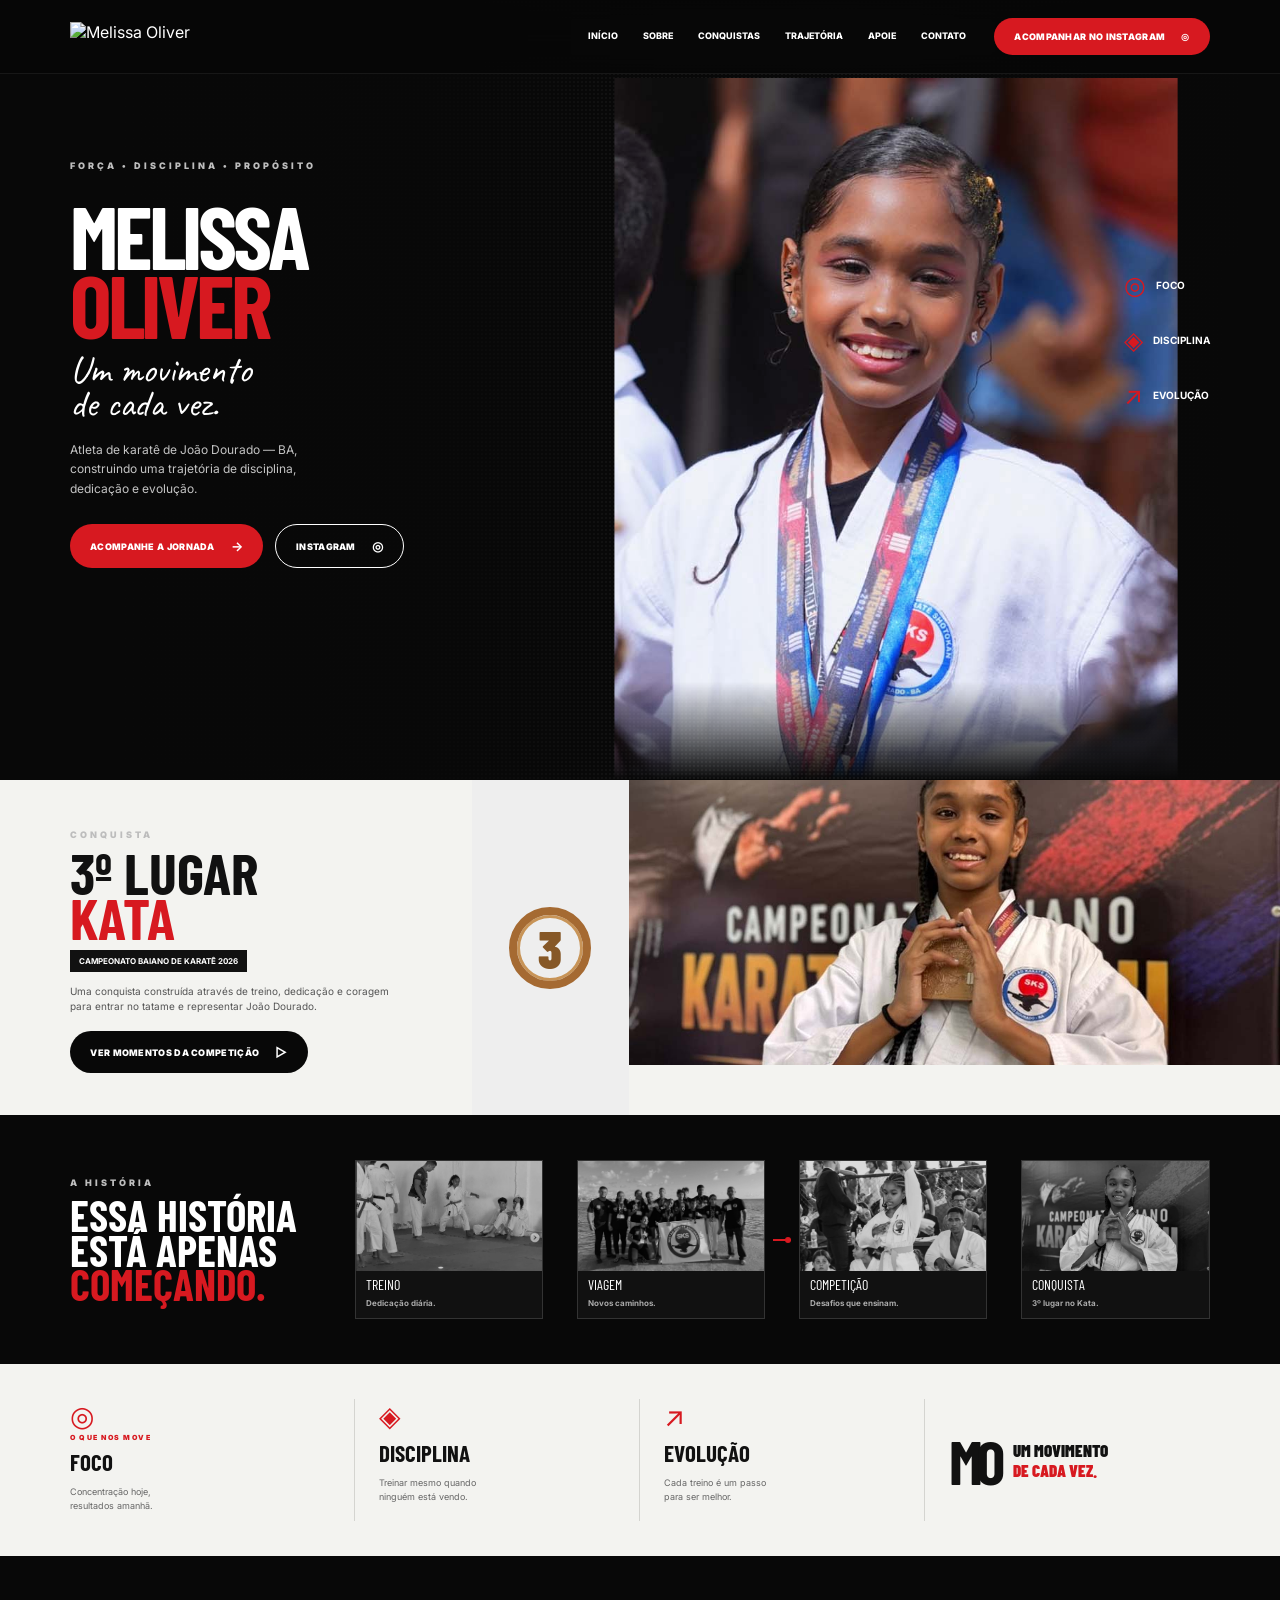
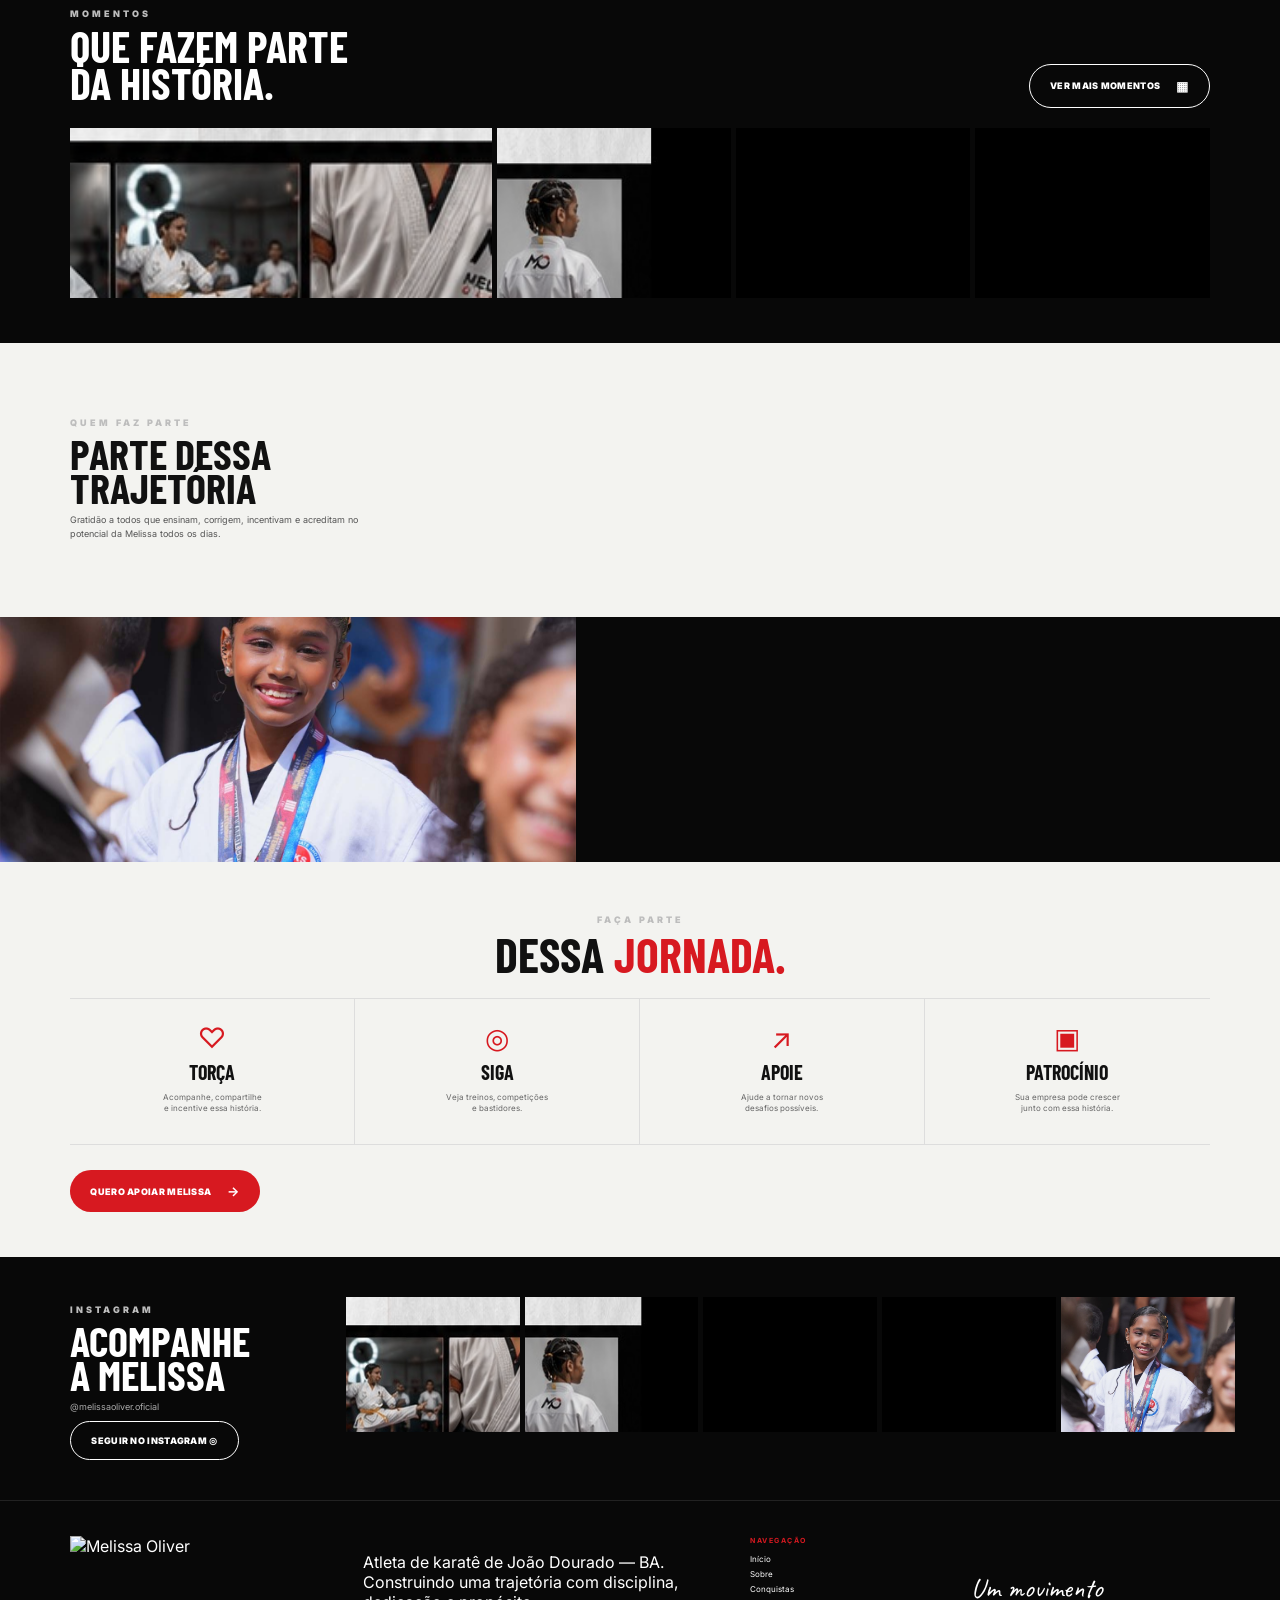
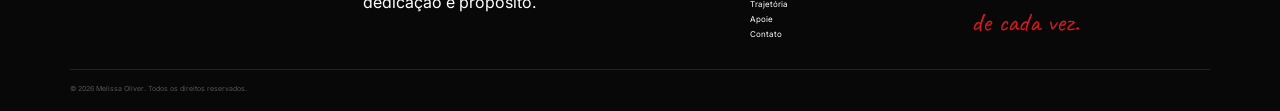
==== index.html @ 89f3364d "Aplica proposta de movimento (design, animações e logo) e corrige menu mobile" ====
<!doctype html>
<html lang="pt-BR">
<head>
  <meta charset="utf-8">
  <meta name="viewport" content="width=device-width, initial-scale=1">
  <meta name="theme-color" content="#070707">
  <meta name="description" content="Melissa Oliver — atleta de karatê de João Dourado, Bahia. Um movimento de cada vez.">
  <title>Melissa Oliver | Karatê</title>
  <link rel="preconnect" href="https://fonts.googleapis.com">
  <link rel="preconnect" href="https://fonts.gstatic.com" crossorigin>
  <link href="https://fonts.googleapis.com/css2?family=Barlow+Condensed:wght@500;600;700;800;900&family=Inter:wght@400;500;600;700;800&family=Caveat:wght@500;600&display=swap" rel="stylesheet">
  <link rel="stylesheet" href="styles.css">
</head>
<body>
<header class="header" id="site-header">
  <a class="logo" href="#inicio" aria-label="Melissa Oliver">
    <img class="brand-logo" src="assets/logo.png" alt="Melissa Oliver">
  </a>
  <button class="menu" aria-label="Abrir menu">☰</button>
  <nav>
    <a href="#inicio">INÍCIO</a><a href="#sobre">SOBRE</a><a href="#conquistas">CONQUISTAS</a>
    <a href="#trajetoria">TRAJETÓRIA</a><a href="#apoie">APOIE</a><a href="#contato">CONTATO</a>
  </nav>
  <a class="pill red ig-link" href="https://instagram.com/" target="_blank" rel="noopener">ACOMPANHAR NO INSTAGRAM <span>◎</span></a>
</header>

<main>
<section id="inicio" class="hero">
  <div class="hero-noise"></div>
  <div class="hero-copy">
    <div class="micro" id="hero-eyebrow">FORÇA <b>•</b> DISCIPLINA <b>•</b> PROPÓSITO</div>
    <h1>MELISSA<br><em>OLIVER</em></h1>
    <div class="script" id="hero-script">Um movimento<br>de cada vez.</div>
    <p id="hero-copy">Atleta de karatê de João Dourado — BA,<br>construindo uma trajetória de disciplina,<br>dedicação e evolução.</p>
    <div class="actions"><a class="pill red" href="#conquistas">ACOMPANHE A JORNADA <b>→</b></a><a class="pill outline ig-link" href="https://instagram.com/" target="_blank" rel="noopener">INSTAGRAM <b>◎</b></a></div>
  </div>
  <div class="hero-image"><img id="hero-photo" src="assets/melissa-hero.jpg" alt="Melissa Oliver"></div>
  <div class="giant-mo">MO</div>
  <div class="hero-values">
    <span><i>◎</i><b>FOCO</b></span>
    <span><i>◈</i><b>DISCIPLINA</b></span>
    <span><i>↗</i><b>EVOLUÇÃO</b></span>
  </div>
</section>

<section id="conquistas" class="achievement">
  <div class="achievement-text">
    <span class="kicker">CONQUISTA</span>
    <h2><span id="ach-title">3º LUGAR</span><br><em id="ach-subtitle">KATA</em></h2>
    <strong class="tag" id="ach-event">CAMPEONATO BAIANO DE KARATÊ 2026</strong>
    <p id="ach-text">Uma conquista construída através de treino, dedicação e coragem para entrar no tatame e representar João Dourado.</p>
    <a class="pill black" href="#momentos">VER MOMENTOS DA COMPETIÇÃO <b>▷</b></a>
  </div>
  <div class="medal-wrap">
    <div class="medal"><span>3</span></div>
  </div>
  <div class="achievement-image"><img id="ach-photo" src="assets/competition.jpg" alt="Momento da competição"></div>
</section>

<section id="trajetoria" class="journey dark">
  <div class="journey-title"><span class="kicker">A HISTÓRIA</span><h2>ESSA HISTÓRIA<br>ESTÁ APENAS<br><em>COMEÇANDO.</em></h2></div>
  <div class="timeline">
    <article><img id="journey-photo-0" src="assets/timeline-train.jpg" alt=""><span id="journey-label-0">TREINO</span><b id="journey-text-0">Dedicação diária.</b></article>
    <i class="connector"></i>
    <article><img id="journey-photo-1" src="assets/timeline-trip.jpg" alt=""><span id="journey-label-1">VIAGEM</span><b id="journey-text-1">Novos caminhos.</b></article>
    <i class="connector"></i>
    <article><img id="journey-photo-2" src="assets/timeline-comp.jpg" alt=""><span id="journey-label-2">COMPETIÇÃO</span><b id="journey-text-2">Desafios que ensinam.</b></article>
    <i class="connector"></i>
    <article><img id="journey-photo-3" src="assets/timeline-win.jpg" alt=""><span id="journey-label-3">CONQUISTA</span><b id="journey-text-3">3º lugar no Kata.</b></article>
  </div>
</section>

<section id="sobre" class="values">
  <div><i>◎</i><small>O QUE NOS MOVE</small><h3>FOCO</h3><p>Concentração hoje,<br>resultados amanhã.</p></div>
  <div><i>◈</i><h3>DISCIPLINA</h3><p>Treinar mesmo quando<br>ninguém está vendo.</p></div>
  <div><i>↗</i><h3>EVOLUÇÃO</h3><p>Cada treino é um passo<br>para ser melhor.</p></div>
  <div class="motto"><strong>MO</strong><span>UM MOVIMENTO<br><em>DE CADA VEZ.</em></span></div>
</section>

<section id="momentos" class="moments dark">
  <div class="section-head"><div><span class="kicker">MOMENTOS</span><h2>QUE FAZEM PARTE<br>DA HISTÓRIA.</h2></div><a class="pill outline ig-link" href="https://instagram.com/" target="_blank" rel="noopener">VER MAIS MOMENTOS <b>▦</b></a></div>
  <div class="gallery">
    <a class="wide"><img id="moment-photo-0" src="assets/moment-1.jpg" alt=""></a><a><img id="moment-photo-1" src="assets/moment-2.jpg" alt=""></a><a><img id="moment-photo-2" src="assets/moment-3.jpg" alt=""></a><a><img id="moment-photo-3" src="assets/moment-4.jpg" alt=""></a>
  </div>
</section>

<section class="team">
  <div class="team-intro"><span class="kicker">QUEM FAZ PARTE</span><h2>PARTE DESSA<br>TRAJETÓRIA</h2><p>Gratidão a todos que ensinam, corrigem, incentivam e acreditam no potencial da Melissa todos os dias.</p></div>
  <div class="people">
    <figure><img id="team-photo-0" src="assets/coach-gel.jpg" alt=""><figcaption><small id="team-role-0">PROFESSORA</small><b id="team-name-0">GEL</b></figcaption></figure>
    <figure><img id="team-photo-1" src="assets/coach-caique.jpg" alt=""><figcaption><small id="team-role-1">PROFESSOR</small><b id="team-name-1">CAÍQUE</b></figcaption></figure>
    <figure><img id="team-photo-2" src="assets/coach-hevelyn.jpg" alt=""><figcaption><small id="team-role-2">PROFESSORA</small><b id="team-name-2">HEVELYN</b></figcaption></figure>
    <figure><img id="team-photo-3" src="assets/coach-pima.jpg" alt=""><figcaption><small id="team-role-3">TIO</small><b id="team-name-3">PIMA</b></figcaption></figure>
  </div>
</section>

<section class="next dark">
  <div class="next-image"><img id="next-photo" src="assets/next.jpg" alt=""></div>
  <div class="next-copy"><span class="kicker">PRÓXIMO DESAFIO</span><h2>A HISTÓRIA<br><em>CONTINUA.</em></h2><p id="next-text">Novos treinos, novas competições,<br>novos objetivos, novas conquistas.</p><a class="pill red ig-link" href="https://instagram.com/" target="_blank" rel="noopener">ACOMPANHAR PRÓXIMOS PASSOS <b>→</b></a></div>
</section>

<section id="apoie" class="support">
  <div class="center"><span class="kicker">FAÇA PARTE</span><h2>DESSA <em>JORNADA.</em></h2></div>
  <div class="support-grid">
    <div><i>♡</i><b>TORÇA</b><p>Acompanhe, compartilhe<br>e incentive essa história.</p></div>
    <div><i>◎</i><b>SIGA</b><p>Veja treinos, competições<br>e bastidores.</p></div>
    <div><i>↗</i><b>APOIE</b><p>Ajude a tornar novos<br>desafios possíveis.</p></div>
    <div><i>▣</i><b>PATROCÍNIO</b><p>Sua empresa pode crescer<br>junto com essa história.</p></div>
  </div>
  <a class="pill red center-btn email-link" href="mailto:contato@melissaoliver.com.br">QUERO APOIAR MELISSA <b>→</b></a>
</section>

<section id="contato" class="instagram dark">
  <div class="ig-intro"><span class="kicker">INSTAGRAM</span><h2>ACOMPANHE<br>A MELISSA</h2><p id="ig-handle">@melissaoliver</p><a class="pill outline ig-link" href="https://instagram.com/" target="_blank" rel="noopener">SEGUIR NO INSTAGRAM ◎</a></div>
  <div class="ig-grid"><a><img id="ig-grid-photo-0" src="assets/moment-1.jpg" alt=""></a><a><img id="ig-grid-photo-1" src="assets/moment-2.jpg" alt=""></a><a><img id="ig-grid-photo-2" src="assets/moment-3.jpg" alt=""></a><a><img id="ig-grid-photo-3" src="assets/moment-4.jpg" alt=""></a><a><img id="ig-grid-photo-4" src="assets/melissa-hero.jpg" alt=""></a></div>
</section>
</main>

<footer>
  <div class="footer-logo"><img class="brand-logo footer-brand-logo" src="assets/logo.png" alt="Melissa Oliver"></div>
  <p>Atleta de karatê de João Dourado — BA.<br>Construindo uma trajetória com disciplina,<br>dedicação e propósito.</p>
  <div class="footer-links"><b>NAVEGAÇÃO</b><a href="#inicio">Início</a><a href="#sobre">Sobre</a><a href="#conquistas">Conquistas</a><a href="#trajetoria">Trajetória</a><a href="#apoie">Apoie</a><a href="#contato">Contato</a></div>
  <div class="footer-motto">Um movimento<br><em>de cada vez.</em></div>
  <small class="copy">© 2026 Melissa Oliver. Todos os direitos reservados.</small>
</footer>

<script src="script.js"></script>
<script src="site-content.js"></script>
<script src="https://identity.netlify.com/v1/netlify-identity-widget.js"></script>
<script>
  // Faz os links de convite/recuperação de senha do Netlify Identity
  // funcionarem quando chegam na página principal do site.
  if (window.netlifyIdentity) {
    window.netlifyIdentity.on("init", function (user) {
      if (!user) {
        window.netlifyIdentity.on("login", function () {
          document.location.href = "/admin/";
        });
      }
    });
  }
</script>
</body>
</html>
---- styles.css ----
/* ===== Tokens ===== */
:root{
  --ink:#080808;
  --paper:#f3f3f0;
  --red:#d71920;
  --white:#fff;
  --muted:#9a9a9a;
  --line:#222;
  --line-light:#d4d4d0;
  --bronze:#a56a32;
  --bronze-light:#c89457;
  --ease-kime: cubic-bezier(.16,.84,.44,1);   /* golpe: parte rápido, trava firme */
  --ease-pop:  cubic-bezier(.34,1.56,.64,1);  /* pequeno overshoot, tipo "kiai" */
  --dur-fast: .35s;
  --dur-med: .7s;
  --dur-slow: 1s;
}
@media (prefers-reduced-motion: reduce){
  *{animation-duration:.001s !important;animation-delay:0s !important;transition-duration:.001s !important;}
}

/* ===== Base ===== */
*{box-sizing:border-box}
html{scroll-behavior:smooth}
body{margin:0;background:var(--ink);color:#111;font-family:Inter,Arial,sans-serif}
img{width:100%;height:100%;object-fit:cover;display:block}
a{text-decoration:none;color:inherit}
button{font:inherit;cursor:pointer}
.dark{background:var(--ink);color:#fff}

/* ===== Header ===== */
.header{height:74px;position:fixed;z-index:50;top:0;left:0;right:0;display:flex;align-items:center;gap:28px;padding:0 5.5vw;background:rgba(7,7,7,.9);backdrop-filter:blur(12px);color:#fff;border-bottom:1px solid #171717;transition:height var(--dur-fast) var(--ease-kime),background var(--dur-fast) var(--ease-kime),padding var(--dur-fast) var(--ease-kime)}
.header.scrolled{height:56px;background:rgba(7,7,7,.97);box-shadow:0 8px 24px rgba(0,0,0,.35)}
.logo{display:flex;align-items:center;gap:9px;margin-right:auto}
.brand-logo{width:auto;height:30px;max-width:44vw;object-fit:contain;transition:height var(--dur-fast) var(--ease-kime)}
.header.scrolled .brand-logo{height:24px}
.footer-brand-logo{height:34px;margin-bottom:10px}
.header nav{display:flex;gap:25px;font-size:9px;font-weight:800}
.header nav a{position:relative;padding-bottom:2px}
.header nav a:after{content:"";position:absolute;left:0;bottom:-3px;width:0;height:1px;background:var(--red);transition:width var(--dur-fast) var(--ease-kime)}
.header nav a:hover{color:var(--red)}
.header nav a:hover:after{width:100%}
.pill{display:inline-flex;align-items:center;gap:16px;border-radius:999px;padding:13px 20px;font-size:9px;font-weight:900;letter-spacing:.3px;white-space:nowrap;transition:transform var(--dur-fast) var(--ease-kime),box-shadow var(--dur-fast) var(--ease-kime),background var(--dur-fast) var(--ease-kime)}
.pill.red{background:var(--red);color:#fff}
.pill.red:hover{transform:translateY(-2px);box-shadow:0 10px 24px rgba(215,25,32,.4)}
.pill.outline{border:1px solid #fff;color:#fff}
.pill.outline:hover{transform:translateY(-2px);background:#fff;color:var(--ink)}
.pill.black{background:var(--ink);color:#fff}
.pill.black:hover{transform:translateY(-2px);box-shadow:0 10px 20px rgba(0,0,0,.25)}
.pill b{font-size:13px}
.menu{display:none;background:none;border:0;color:#fff;font-size:22px}

/* ===== Hero ===== */
.hero{height:780px;position:relative;overflow:hidden;background:radial-gradient(circle at 70% 45%,rgba(215,25,32,.15),transparent 28%),var(--ink);color:#fff;padding:160px 5.5vw 0}
.hero:after{content:"";position:absolute;inset:0;background:linear-gradient(90deg,#080808 0%,rgba(8,8,8,.96) 32%,rgba(8,8,8,.3) 70%,#080808 100%);z-index:1}
.hero-noise{position:absolute;inset:0;opacity:.12;background-image:radial-gradient(#fff 1px,transparent 1px);background-size:4px 4px;mask-image:linear-gradient(90deg,transparent,#000,transparent)}
.hero-copy{position:relative;z-index:4;width:42%;max-width:590px}
.micro,.kicker{font-size:9px;font-weight:900;letter-spacing:3px;color:#bdbdbd}
.micro b{color:var(--red);margin:0 6px}
.hero h1{font-family:"Barlow Condensed";font-size:88px;line-height:.78;letter-spacing:-4px;margin:30px 0 15px}
.hero h1 em{font-style:normal;color:var(--red)}
.script{font-family:Caveat,cursive;font-size:38px;line-height:.88;margin-bottom:20px}
.hero-copy p,.hero p{font-size:12px;line-height:1.6;color:#c4c4c4}
.actions{display:flex;gap:12px;margin-top:26px}
.hero-image{position:absolute;z-index:2;right:8%;bottom:0;width:44%;height:90%;overflow:hidden;mask-image:linear-gradient(to bottom,#000 86%,transparent 100%);clip-path:inset(0 100% 0 0);animation:curtain 1.05s var(--ease-kime) .55s forwards}
.hero-image img{object-position:center top;filter:contrast(1.04) saturate(.92);transform:scale(1.08);transition:transform 1.4s var(--ease-kime)}
.hero.is-ready .hero-image img{transform:scale(1)}
.giant-mo{position:absolute;z-index:1;right:18%;top:155px;font-family:"Barlow Condensed";font-size:280px;font-weight:900;letter-spacing:-35px;color:#171717;line-height:.7;animation:float 7s ease-in-out infinite}
.hero-values{position:absolute;z-index:5;right:5.5%;top:270px;display:flex;flex-direction:column;gap:25px}
.hero-values span{display:flex;align-items:center;gap:10px}
.hero-values i{font-style:normal;color:var(--red);font-size:25px}
.hero-values b{font-size:10px}

@keyframes curtain{to{clip-path:inset(0 0 0 0)}}
@keyframes float{0%,100%{transform:translateY(0)}50%{transform:translateY(-14px)}}

/* sequência de entrada do herói (roda uma vez, ao carregar) */
.hero-copy>*{opacity:0;transform:translateY(22px);animation:riseKime var(--dur-med) var(--ease-kime) forwards}
.hero-copy .micro{animation-delay:.05s}
.hero-copy h1{animation-delay:.16s}
.hero-copy .script{animation-delay:.30s}
.hero-copy p{animation-delay:.42s}
.hero-copy .actions{animation-delay:.55s}
.hero-values span{opacity:0;transform:translateX(14px);animation:riseSide var(--dur-fast) var(--ease-kime) forwards}
.hero-values span:nth-child(1){animation-delay:.75s}
.hero-values span:nth-child(2){animation-delay:.87s}
.hero-values span:nth-child(3){animation-delay:.99s}
@keyframes riseKime{to{opacity:1;transform:none}}
@keyframes riseSide{to{opacity:1;transform:none}}

/* ===== Conquista ===== */
.achievement{min-height:285px;display:grid;grid-template-columns:1.05fr .35fr 1.45fr;background:var(--paper)}
.achievement-text{padding:42px 5.5vw}
.achievement-text h2{font-family:"Barlow Condensed";font-size:58px;line-height:.78;margin:8px 0}
.achievement-text h2 em{font-style:normal;color:var(--red)}
.tag{display:inline-block;background:#111;color:#fff;font-size:8px;padding:6px 9px}
.achievement-text p{max-width:370px;font-size:10px;line-height:1.5;color:#555;margin:12px 0 17px}
.achievement-image{height:285px;overflow:hidden}
.achievement-image img{transition:transform .7s var(--ease-kime),filter .5s}
.achievement-image:hover img{transform:scale(1.07)}
.medal-wrap{display:flex;align-items:center;justify-content:center;background:#eee}
.medal{width:82px;height:82px;border-radius:50%;border:8px solid var(--bronze);box-shadow:inset 0 0 0 3px var(--bronze-light);display:flex;align-items:center;justify-content:center;color:#865827;font-family:"Barlow Condensed";font-size:52px;font-weight:900;transform:scale(0);transition:transform .55s var(--ease-pop)}
.achievement.is-visible .medal{transform:scale(1)}

/* ===== A história / timeline ===== */
.journey{padding:45px 5.5vw;display:grid;grid-template-columns:25% 75%;align-items:center}
.journey-title h2{font-family:"Barlow Condensed";font-size:43px;line-height:.8;margin:8px 0}
.journey-title h2 em{font-style:normal;color:var(--red)}
.timeline{display:grid;grid-template-columns:1fr 18px 1fr 18px 1fr 18px 1fr;gap:8px;align-items:center}
.timeline article{border:1px solid #333;padding:0 0 10px;background:#111;overflow:hidden;opacity:0;transform:translateY(26px);transition:opacity .6s var(--ease-kime),transform .6s var(--ease-kime)}
.timeline.is-visible article{opacity:1;transform:none}
.timeline.is-visible article:nth-of-type(1){transition-delay:.05s}
.timeline.is-visible article:nth-of-type(3){transition-delay:.28s}
.timeline.is-visible article:nth-of-type(5){transition-delay:.51s}
.timeline.is-visible article:nth-of-type(7){transition-delay:.74s}
.timeline article img{height:110px;filter:grayscale(1);opacity:.85;transition:transform .6s var(--ease-kime),filter .5s}
.timeline article:hover img{transform:scale(1.08);filter:grayscale(.15)}
.timeline article span,.timeline article b{display:block;padding:5px 10px 0}
.timeline article span{font-family:"Barlow Condensed";font-size:14px}
.timeline article b{font-size:8px;color:#aaa}
.connector{height:2px;background:var(--red);position:relative;transform:scaleX(0);transform-origin:left;transition:transform .5s var(--ease-kime)}
.timeline.is-visible .connector:nth-of-type(2){transition-delay:.22s;transform:scaleX(1)}
.timeline.is-visible .connector:nth-of-type(4){transition-delay:.45s;transform:scaleX(1)}
.timeline.is-visible .connector:nth-of-type(6){transition-delay:.68s;transform:scaleX(1)}
.connector:after{content:"";position:absolute;width:6px;height:6px;background:var(--red);border-radius:50%;right:0;top:-2px}

/* ===== Valores ===== */
.values{background:var(--paper);display:grid;grid-template-columns:repeat(4,1fr);padding:35px 5.5vw}
.values>div{padding:0 24px;border-right:1px solid var(--line-light);opacity:0;transform:translateY(20px);transition:opacity .6s var(--ease-kime),transform .6s var(--ease-kime)}
.values.is-visible>div{opacity:1;transform:none}
.values.is-visible>div:nth-child(1){transition-delay:.05s}
.values.is-visible>div:nth-child(2){transition-delay:.15s}
.values.is-visible>div:nth-child(3){transition-delay:.25s}
.values.is-visible>div:nth-child(4){transition-delay:.35s}
.values>div:first-child{padding-left:0}
.values>div:last-child{border:0}
.values i{font-style:normal;color:var(--red);font-size:28px}
.values small{display:block;color:var(--red);font-size:7px;font-weight:900;letter-spacing:1.5px}
.values h3{font-family:"Barlow Condensed";font-size:23px;margin:6px 0}
.values p{font-size:9px;color:#666;line-height:1.5}
.motto{display:flex;align-items:center;gap:15px}
.motto strong{font-family:"Barlow Condensed";font-size:62px;letter-spacing:-7px}
.motto span{font-family:"Barlow Condensed";font-weight:900;font-size:17px}
.motto em{color:var(--red);font-style:normal}

/* ===== Momentos ===== */
.moments{padding:45px 5.5vw}
.section-head{display:flex;justify-content:space-between;align-items:end;margin-bottom:20px}
.section-head h2{font-family:"Barlow Condensed";font-size:44px;line-height:.82;margin:7px 0}
.gallery{display:grid;grid-template-columns:1.8fr 1fr 1fr 1fr;gap:5px;height:170px}
.gallery a{overflow:hidden;display:block;position:relative}
.gallery img{min-width:0;filter:grayscale(.3);transition:transform .6s var(--ease-kime),filter .5s;opacity:0;transform:translateY(18px) scale(1.1)}
.gallery.is-visible img{opacity:1;transform:translateY(0) scale(1)}
.gallery.is-visible a:nth-child(1) img{transition-delay:.05s}
.gallery.is-visible a:nth-child(2) img{transition-delay:.15s}
.gallery.is-visible a:nth-child(3) img{transition-delay:.25s}
.gallery.is-visible a:nth-child(4) img{transition-delay:.35s}
.gallery a:hover img{transform:scale(1.08) !important;filter:grayscale(0)}

/* ===== Equipe ===== */
.team{background:var(--paper);padding:42px 5.5vw;display:grid;grid-template-columns:30% 70%;align-items:center}
.team-intro h2{font-family:"Barlow Condensed";font-size:42px;line-height:.8;margin:7px 0}
.team-intro p{font-size:9px;color:#555;line-height:1.5;max-width:300px}
.people{display:grid;grid-template-columns:repeat(4,1fr);gap:7px}
.people figure{margin:0;position:relative;opacity:0;transform:translateY(20px);transition:opacity .6s var(--ease-kime),transform .6s var(--ease-kime)}
.people.is-visible figure{opacity:1;transform:none}
.people.is-visible figure:nth-child(1){transition-delay:.05s}
.people.is-visible figure:nth-child(2){transition-delay:.15s}
.people.is-visible figure:nth-child(3){transition-delay:.25s}
.people.is-visible figure:nth-child(4){transition-delay:.35s}
.people figure{overflow:hidden}
.people img{height:145px;filter:grayscale(.1);transition:transform .6s var(--ease-kime),filter .5s}
.people figure:hover img{transform:scale(1.08);filter:grayscale(0)}
.people figcaption{background:#fff;padding:7px 10px;border-top:2px solid var(--red);transition:border-color .3s}
.people small{display:block;font-size:6px;color:#777;letter-spacing:1px}
.people b{font-family:"Barlow Condensed";font-size:18px}

/* ===== Próximo desafio ===== */
.next{min-height:245px;display:grid;grid-template-columns:45% 55%}
.next-image{height:245px;overflow:hidden}
.next-image img{transition:transform .8s var(--ease-kime)}
.next-image:hover img{transform:scale(1.06)}
.next-copy{display:flex;flex-direction:column;justify-content:center;padding:25px 5.5vw}
.next-copy h2{font-family:"Barlow Condensed";font-size:55px;line-height:.78;margin:8px 0}
.next-copy h2 em{font-style:normal;color:var(--red)}
.next-copy p{font-size:9px;color:#aaa;line-height:1.5;margin:4px 0 14px}
.next-copy>*{opacity:0;transform:translateY(18px);transition:opacity .6s var(--ease-kime),transform .6s var(--ease-kime)}
.next.is-visible .next-copy>*{opacity:1;transform:none}
.next.is-visible .next-copy>*:nth-child(1){transition-delay:.05s}
.next.is-visible .next-copy>*:nth-child(2){transition-delay:.15s}
.next.is-visible .next-copy>*:nth-child(3){transition-delay:.25s}
.next.is-visible .next-copy>*:nth-child(4){transition-delay:.35s}

/* ===== Apoie ===== */
.support{background:var(--paper);padding:45px 5.5vw}
.center{text-align:center}
.center h2{font-family:"Barlow Condensed";font-size:48px;line-height:.8;margin:8px}
.center h2 em{color:var(--red);font-style:normal}
.support-grid{display:grid;grid-template-columns:repeat(4,1fr);border-top:1px solid #ddd;border-bottom:1px solid #ddd;margin:25px 0}
.support-grid>div{text-align:center;padding:22px 10px;border-right:1px solid #ddd;opacity:0;transform:translateY(18px);transition:opacity .55s var(--ease-kime),transform .55s var(--ease-kime)}
.support-grid.is-visible>div{opacity:1;transform:none}
.support-grid.is-visible>div:nth-child(1){transition-delay:.05s}
.support-grid.is-visible>div:nth-child(2){transition-delay:.15s}
.support-grid.is-visible>div:nth-child(3){transition-delay:.25s}
.support-grid.is-visible>div:nth-child(4){transition-delay:.35s}
.support-grid>div:last-child{border:0}
.support-grid i{font-style:normal;color:var(--red);font-size:28px}
.support-grid b{display:block;font-family:"Barlow Condensed";font-size:20px;margin:5px}
.support-grid p{font-size:8px;color:#666;line-height:1.4}
.center-btn{width:max-content;margin:auto}

/* ===== Instagram ===== */
.instagram{padding:40px 5.5vw;display:grid;grid-template-columns:22% 78%;gap:25px}
.ig-intro h2{font-family:"Barlow Condensed";font-size:42px;line-height:.8;margin:7px 0}
.ig-intro p{font-size:9px;color:#aaa}
.ig-grid{display:grid;grid-template-columns:repeat(5,1fr);gap:5px;height:135px}
.ig-grid a{overflow:hidden;display:block}
.ig-grid img{filter:grayscale(.25);transition:transform .6s var(--ease-kime),filter .5s;opacity:0;transform:scale(1.12)}
.ig-grid.is-visible img{opacity:1;transform:scale(1)}
.ig-grid.is-visible a:nth-child(1) img{transition-delay:.04s}
.ig-grid.is-visible a:nth-child(2) img{transition-delay:.12s}
.ig-grid.is-visible a:nth-child(3) img{transition-delay:.2s}
.ig-grid.is-visible a:nth-child(4) img{transition-delay:.28s}
.ig-grid.is-visible a:nth-child(5) img{transition-delay:.36s}
.ig-grid a:hover img{transform:scale(1.1) !important;filter:grayscale(0)}

/* ===== Rodapé ===== */
footer{background:var(--ink);color:#fff;border-top:1px solid var(--line);padding:35px 5.5vw 18px;display:grid;grid-template-columns:1.1fr 1.5fr .8fr 1fr;gap:30px;position:relative}
.footer-logo{display:flex;flex-direction:column}
.footer-links{display:flex;flex-direction:column;gap:5px;font-size:8px}
.footer-links b{color:var(--red);font-size:7px;letter-spacing:1.5px;margin-bottom:4px}
.footer-links a:hover{color:var(--red)}
.footer-motto{font-family:Caveat;font-size:27px;align-self:end}
.footer-motto em{color:var(--red);font-style:normal}
.copy{grid-column:1/-1;border-top:1px solid var(--line);padding-top:14px;color:#555;font-size:7px}

@media(max-width:900px){
  .header nav{display:none}.menu{display:block}.header .pill{display:none}
  .header nav.open{display:flex;flex-direction:column;position:absolute;top:100%;left:0;right:0;background:rgba(7,7,7,.98);backdrop-filter:blur(12px);padding:18px 6vw 22px;gap:16px;border-bottom:1px solid #171717;animation:navDrop .3s var(--ease-kime) both}
  .header nav.open a{font-size:11px}
  .hero{height:800px;padding:130px 6vw 0}.hero-copy{width:65%}.hero-image{right:-8%;width:62%;height:76%;opacity:.75}.hero-values{display:none}
  .achievement{grid-template-columns:1fr 1fr}.achievement-image{grid-column:2;grid-row:1/3}.medal-wrap{grid-column:1;min-height:150px}
  .journey{grid-template-columns:1fr;gap:25px}.timeline{grid-template-columns:1fr 18px 1fr}.timeline article:nth-of-type(n+3),.connector:nth-of-type(n+4){display:none}
  .values{grid-template-columns:1fr 1fr}.team{grid-template-columns:1fr;gap:25px}.next{grid-template-columns:1fr}.next-image{height:300px}
  .support-grid{grid-template-columns:1fr 1fr}.instagram{grid-template-columns:1fr}.ig-grid{height:160px}
}
@keyframes navDrop{from{opacity:0;transform:translateY(-8px)}to{opacity:1;transform:none}}
@media(max-width:600px){
  .header{padding:0 20px}.hero{height:760px;padding:120px 22px 0}.hero-copy{width:100%;position:relative;z-index:5}.hero h1{font-size:70px}
  .hero-image{width:100%;right:-35%;height:66%;opacity:.52}.giant-mo{right:-2%;top:260px;font-size:200px}
  .achievement{grid-template-columns:1fr}.achievement-text{padding:35px 22px}.achievement-image{grid-column:1;grid-row:auto;height:250px}.medal-wrap{min-height:170px}
  .journey,.moments,.team,.support,.instagram{padding-left:22px;padding-right:22px}.timeline{grid-template-columns:1fr 1fr;gap:6px}.connector{display:none}.timeline article:nth-of-type(n+3){display:none}
  .values{grid-template-columns:1fr;padding:25px 22px}.values>div{border-right:0;border-bottom:1px solid #ddd;padding:18px 0}
  .gallery{grid-template-columns:1fr 1fr;height:260px}.gallery .wide{grid-column:span 2}.team-intro h2{font-size:37px}.people{grid-template-columns:1fr 1fr}.people img{height:130px}
  .support-grid{grid-template-columns:1fr 1fr}.support-grid>div{border-bottom:1px solid #ddd}.ig-grid{grid-template-columns:repeat(3,1fr);height:210px}.ig-grid img:nth-child(n+4){display:none}
  footer{grid-template-columns:1fr 1fr;padding-left:22px;padding-right:22px}.footer-motto{display:none}.copy{grid-column:1/-1}
}
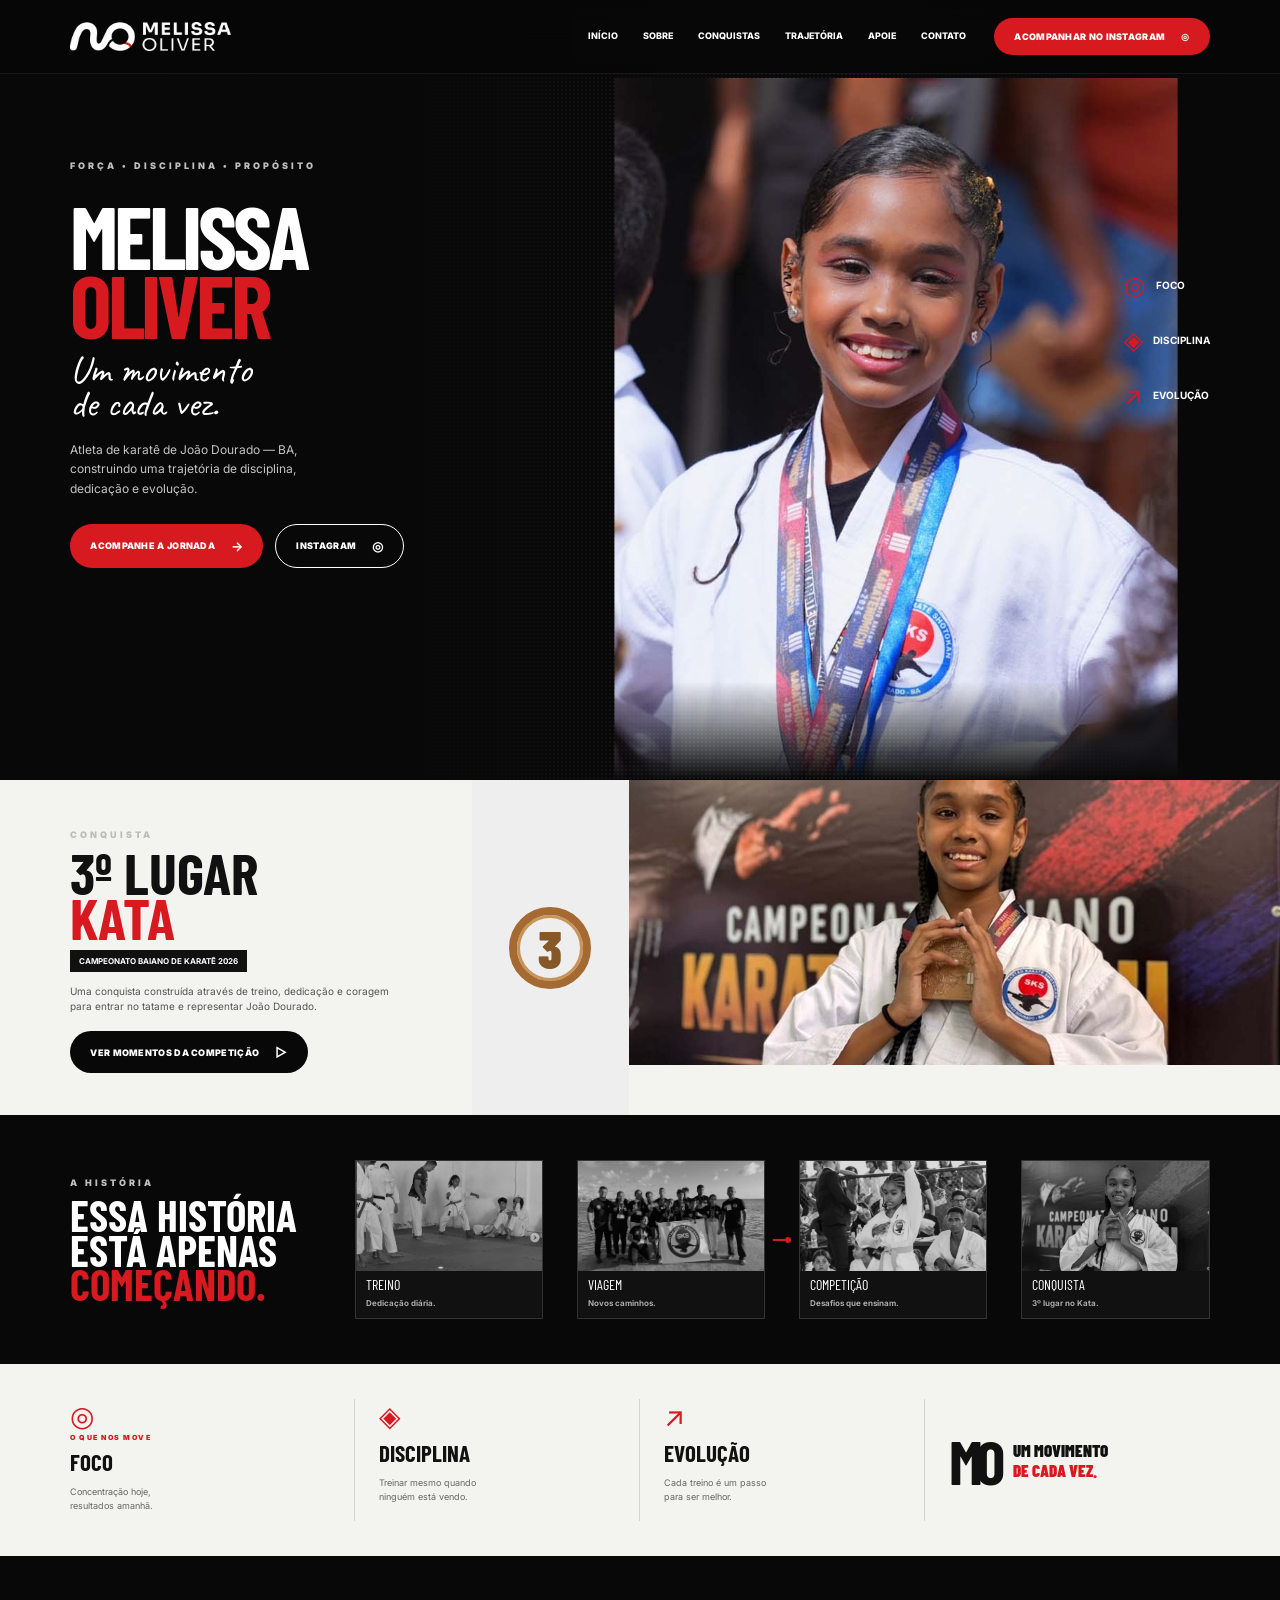
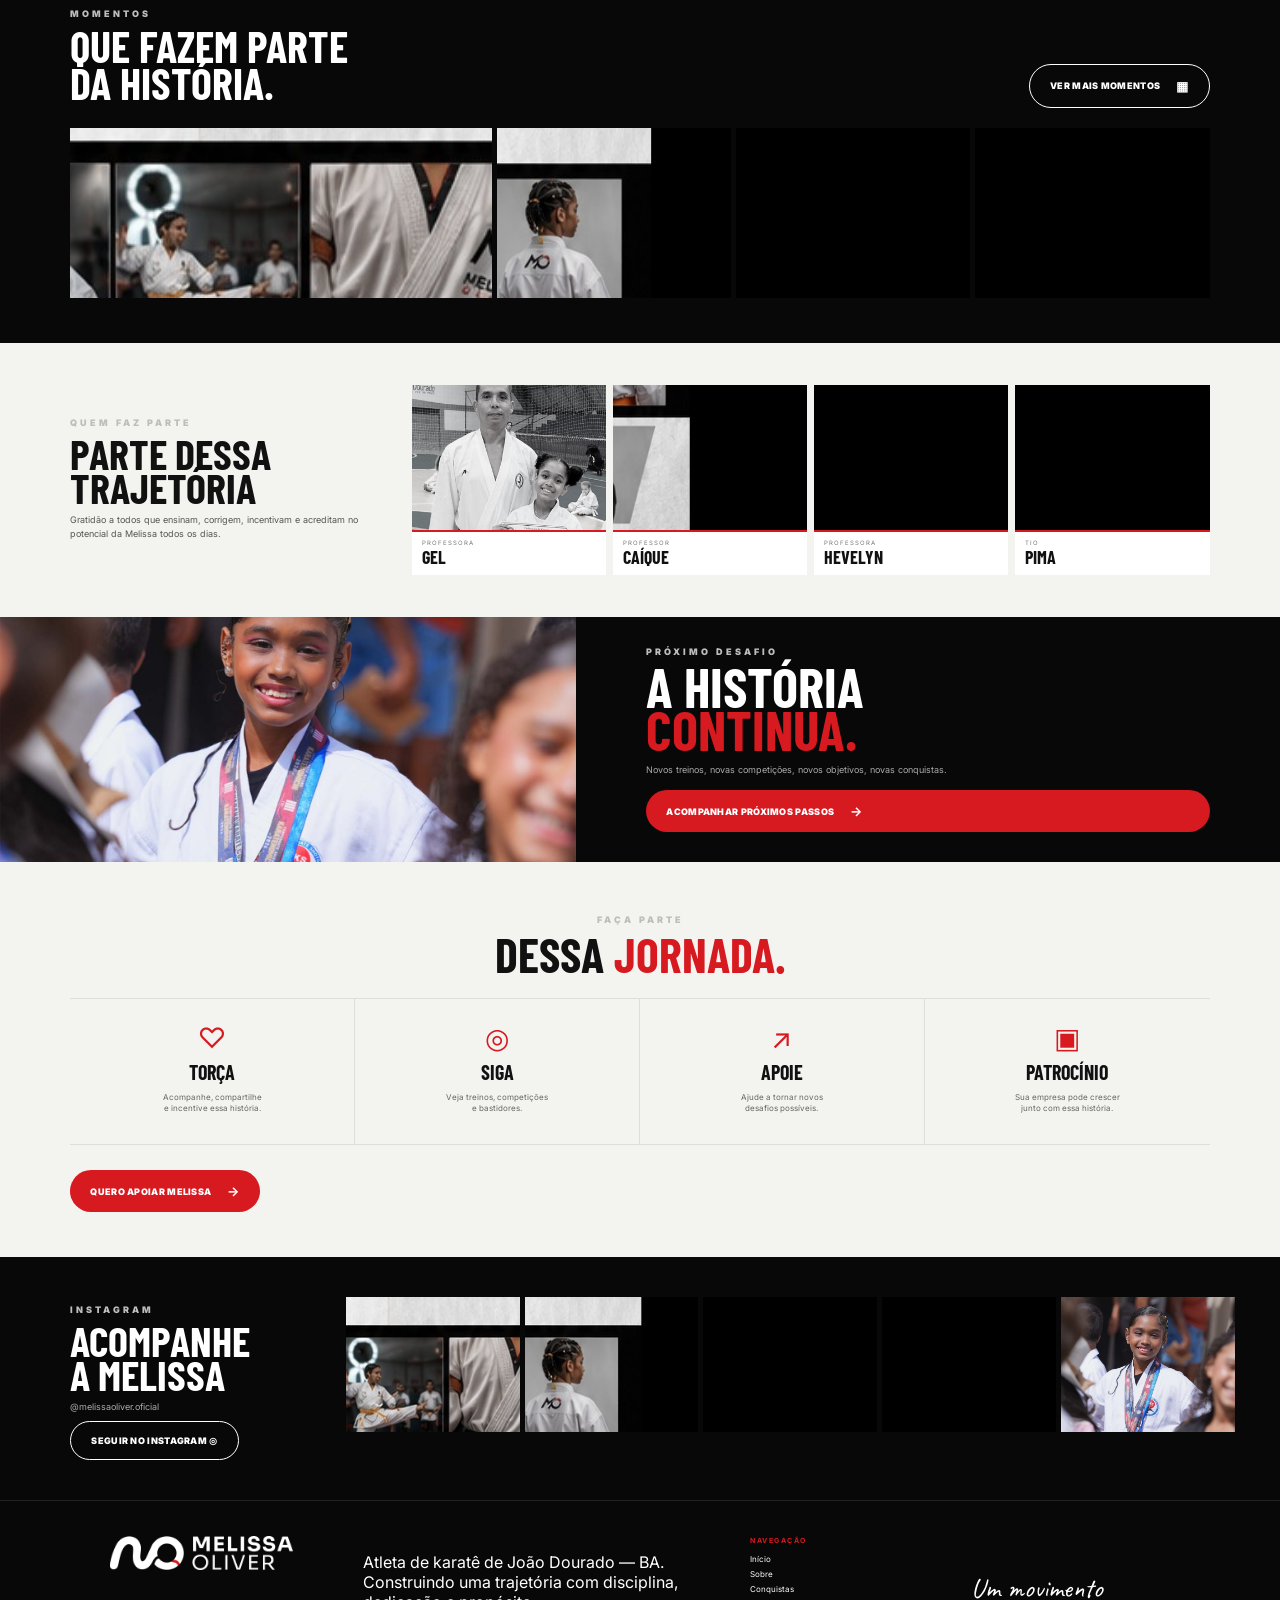
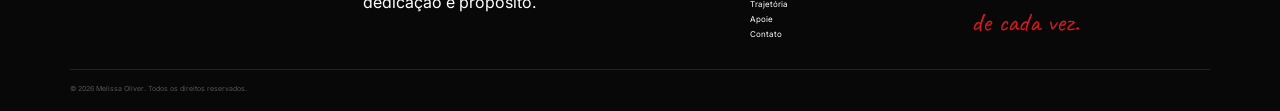
==== commit d27ab074: "Remove script do Netlify Identity (login agora e via GitHub)" ====
--- a/index.html
+++ b/index.html
@@ -126,19 +126,5 @@
 
 <script src="script.js"></script>
 <script src="site-content.js"></script>
-<script src="https://identity.netlify.com/v1/netlify-identity-widget.js"></script>
-<script>
-  // Faz os links de convite/recuperação de senha do Netlify Identity
-  // funcionarem quando chegam na página principal do site.
-  if (window.netlifyIdentity) {
-    window.netlifyIdentity.on("init", function (user) {
-      if (!user) {
-        window.netlifyIdentity.on("login", function () {
-          document.location.href = "/admin/";
-        });
-      }
-    });
-  }
-</script>
 </body>
 </html>
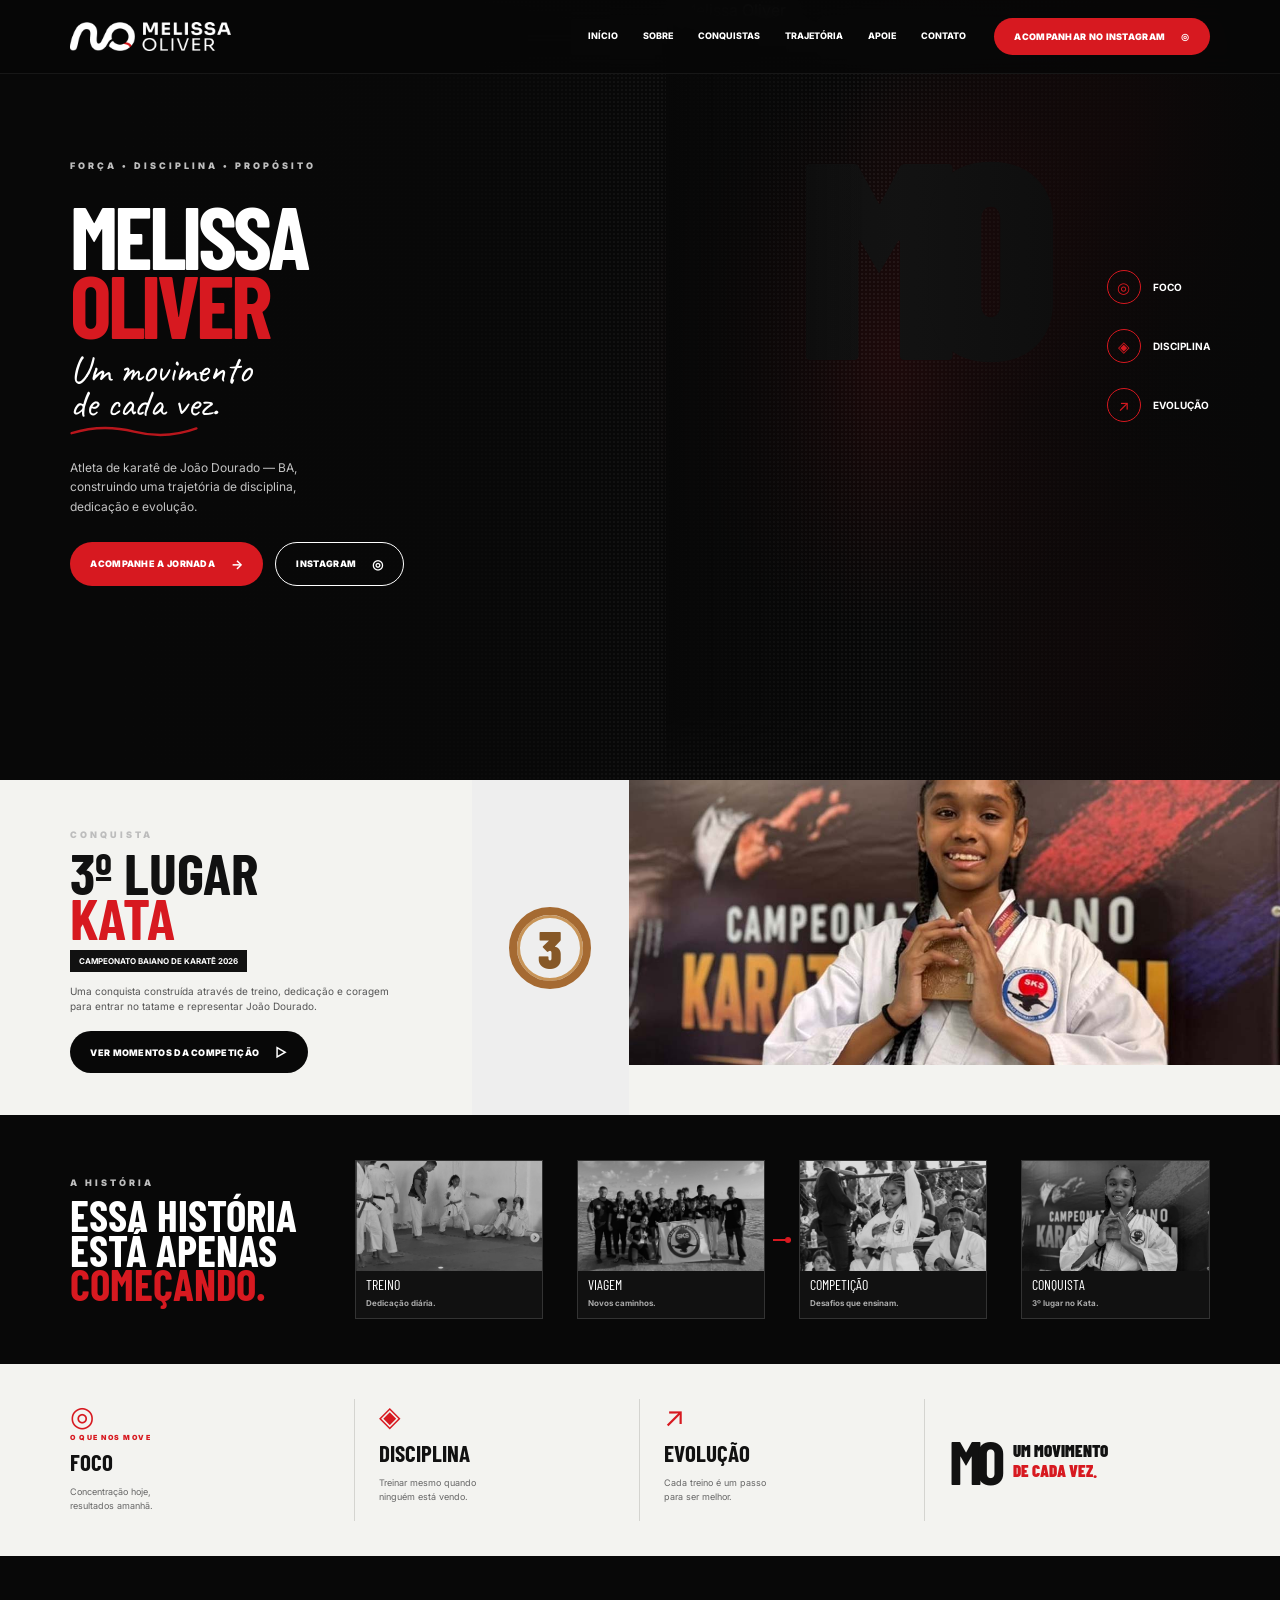
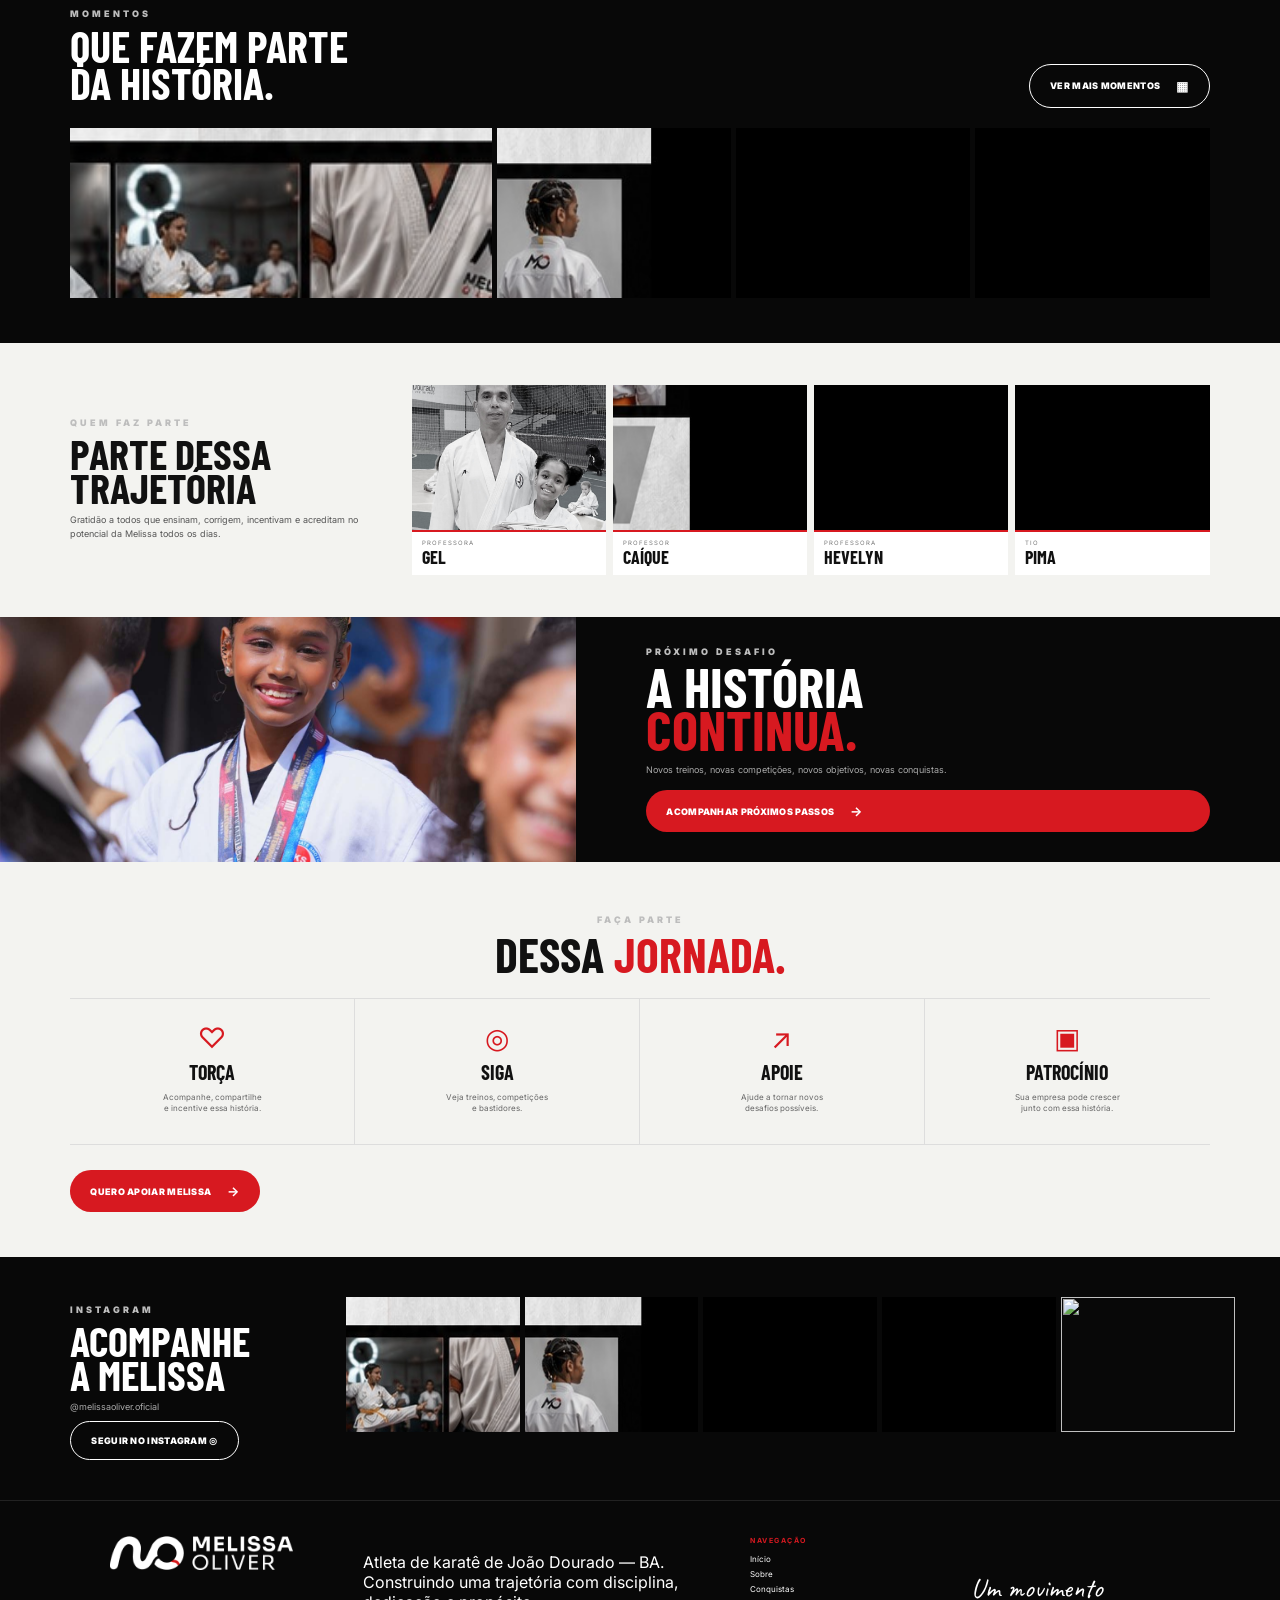
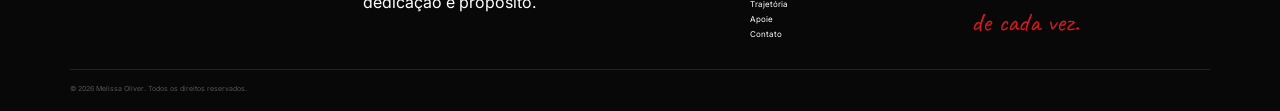
==== commit 0ebcccc4: "Add files via upload" ====
--- a/index.html
+++ b/index.html
@@ -34,7 +34,7 @@
     <p id="hero-copy">Atleta de karatê de João Dourado — BA,<br>construindo uma trajetória de disciplina,<br>dedicação e evolução.</p>
     <div class="actions"><a class="pill red" href="#conquistas">ACOMPANHE A JORNADA <b>→</b></a><a class="pill outline ig-link" href="https://instagram.com/" target="_blank" rel="noopener">INSTAGRAM <b>◎</b></a></div>
   </div>
-  <div class="hero-image"><img id="hero-photo" src="assets/melissa-hero.jpg" alt="Melissa Oliver"></div>
+  <div class="hero-image"><img id="hero-photo" src="assets/melissa-hero-fire.jpg" alt="Melissa Oliver"></div>
   <div class="giant-mo">MO</div>
   <div class="hero-values">
     <span><i>◎</i><b>FOCO</b></span>
--- a/styles.css
+++ b/styles.css
@@ -51,7 +51,7 @@
 .menu{display:none;background:none;border:0;color:#fff;font-size:22px}
 
 /* ===== Hero ===== */
-.hero{height:780px;position:relative;overflow:hidden;background:radial-gradient(circle at 70% 45%,rgba(215,25,32,.15),transparent 28%),var(--ink);color:#fff;padding:160px 5.5vw 0}
+.hero{height:780px;position:relative;overflow:hidden;background:radial-gradient(circle at 70% 45%,rgba(215,25,32,.15),transparent 28%),radial-gradient(circle at 88% 18%,rgba(215,25,32,.14),transparent 22%),radial-gradient(circle at 92% 82%,rgba(215,25,32,.12),transparent 20%),var(--ink);color:#fff;padding:160px 5.5vw 0}
 .hero:after{content:"";position:absolute;inset:0;background:linear-gradient(90deg,#080808 0%,rgba(8,8,8,.96) 32%,rgba(8,8,8,.3) 70%,#080808 100%);z-index:1}
 .hero-noise{position:absolute;inset:0;opacity:.12;background-image:radial-gradient(#fff 1px,transparent 1px);background-size:4px 4px;mask-image:linear-gradient(90deg,transparent,#000,transparent)}
 .hero-copy{position:relative;z-index:4;width:42%;max-width:590px}
@@ -59,20 +59,22 @@
 .micro b{color:var(--red);margin:0 6px}
 .hero h1{font-family:"Barlow Condensed";font-size:88px;line-height:.78;letter-spacing:-4px;margin:30px 0 15px}
 .hero h1 em{font-style:normal;color:var(--red)}
-.script{font-family:Caveat,cursive;font-size:38px;line-height:.88;margin-bottom:20px}
+.script{font-family:Caveat,cursive;font-size:38px;line-height:.88;margin-bottom:20px;position:relative}
+.script:after{content:"";display:block;width:150px;height:16px;margin-top:2px;background:url("data:image/svg+xml,%3Csvg xmlns='http://www.w3.org/2000/svg' viewBox='0 0 160 20'%3E%3Cpath d='M2 14 Q40 2 80 12 T158 8' stroke='%23d71920' stroke-width='3' fill='none' stroke-linecap='round'/%3E%3C/svg%3E") no-repeat;background-size:contain;opacity:.85}
 .hero-copy p,.hero p{font-size:12px;line-height:1.6;color:#c4c4c4}
 .actions{display:flex;gap:12px;margin-top:26px}
-.hero-image{position:absolute;z-index:2;right:8%;bottom:0;width:44%;height:90%;overflow:hidden;mask-image:linear-gradient(to bottom,#000 86%,transparent 100%);clip-path:inset(0 100% 0 0);animation:curtain 1.05s var(--ease-kime) .55s forwards}
+.hero-image{position:absolute;z-index:2;right:0;bottom:0;width:48%;height:100%;overflow:hidden;mask-image:linear-gradient(to bottom,#000 92%,transparent 100%);clip-path:inset(0 100% 0 0);animation:curtain 1.05s var(--ease-kime) .55s forwards}
 .hero-image img{object-position:center top;filter:contrast(1.04) saturate(.92);transform:scale(1.08);transition:transform 1.4s var(--ease-kime)}
+.hero-image:after{content:"";position:absolute;inset:0;z-index:1;pointer-events:none;background:linear-gradient(90deg,var(--ink) 0%,rgba(8,8,8,0) 32%)}
 .hero.is-ready .hero-image img{transform:scale(1)}
-.giant-mo{position:absolute;z-index:1;right:18%;top:155px;font-family:"Barlow Condensed";font-size:280px;font-weight:900;letter-spacing:-35px;color:#171717;line-height:.7;animation:float 7s ease-in-out infinite}
+.giant-mo{position:absolute;z-index:1;right:20%;top:150px;font-family:"Barlow Condensed";font-size:280px;font-weight:900;letter-spacing:-35px;color:#171717;line-height:.7;animation:float 7s ease-in-out infinite}
 .hero-values{position:absolute;z-index:5;right:5.5%;top:270px;display:flex;flex-direction:column;gap:25px}
-.hero-values span{display:flex;align-items:center;gap:10px}
-.hero-values i{font-style:normal;color:var(--red);font-size:25px}
+.hero-values span{display:flex;align-items:center;gap:12px}
+.hero-values i{font-style:normal;color:var(--red);font-size:15px;display:flex;align-items:center;justify-content:center;width:34px;height:34px;border:1.5px solid var(--red);border-radius:50%;flex:none}
 .hero-values b{font-size:10px}
 
 @keyframes curtain{to{clip-path:inset(0 0 0 0)}}
-@keyframes float{0%,100%{transform:translateY(0)}50%{transform:translateY(-14px)}}
+@keyframes float{0%,100%{transform:rotate(-10deg) translateY(0)}50%{transform:rotate(-10deg) translateY(-14px)}}
 
 /* sequência de entrada do herói (roda uma vez, ao carregar) */
 .hero-copy>*{opacity:0;transform:translateY(22px);animation:riseKime var(--dur-med) var(--ease-kime) forwards}
@@ -240,16 +242,17 @@
   .header nav.open a{font-size:11px}
   .hero{height:800px;padding:130px 6vw 0}.hero-copy{width:65%}.hero-image{right:-8%;width:62%;height:76%;opacity:.75}.hero-values{display:none}
   .achievement{grid-template-columns:1fr 1fr}.achievement-image{grid-column:2;grid-row:1/3}.medal-wrap{grid-column:1;min-height:150px}
-  .journey{grid-template-columns:1fr;gap:25px}.timeline{grid-template-columns:1fr 18px 1fr}.timeline article:nth-of-type(n+3),.connector:nth-of-type(n+4){display:none}
+  .journey{grid-template-columns:1fr;gap:25px}.timeline{grid-template-columns:1fr 1fr;gap:12px}.connector{display:none}
+  .medal-wrap{display:none}
   .values{grid-template-columns:1fr 1fr}.team{grid-template-columns:1fr;gap:25px}.next{grid-template-columns:1fr}.next-image{height:300px}
   .support-grid{grid-template-columns:1fr 1fr}.instagram{grid-template-columns:1fr}.ig-grid{height:160px}
 }
 @keyframes navDrop{from{opacity:0;transform:translateY(-8px)}to{opacity:1;transform:none}}
 @media(max-width:600px){
   .header{padding:0 20px}.hero{height:760px;padding:120px 22px 0}.hero-copy{width:100%;position:relative;z-index:5}.hero h1{font-size:70px}
-  .hero-image{width:100%;right:-35%;height:66%;opacity:.52}.giant-mo{right:-2%;top:260px;font-size:200px}
-  .achievement{grid-template-columns:1fr}.achievement-text{padding:35px 22px}.achievement-image{grid-column:1;grid-row:auto;height:250px}.medal-wrap{min-height:170px}
-  .journey,.moments,.team,.support,.instagram{padding-left:22px;padding-right:22px}.timeline{grid-template-columns:1fr 1fr;gap:6px}.connector{display:none}.timeline article:nth-of-type(n+3){display:none}
+  .hero-image{width:100%;right:-35%;height:84%;opacity:.52}.giant-mo{right:-2%;top:260px;font-size:200px}
+  .achievement{grid-template-columns:1fr}.achievement-text{padding:35px 22px}.achievement-image{grid-column:1;grid-row:auto;height:250px}
+  .journey,.moments,.team,.support,.instagram{padding-left:22px;padding-right:22px}.timeline{grid-template-columns:1fr 1fr;gap:6px}.connector{display:none}
   .values{grid-template-columns:1fr;padding:25px 22px}.values>div{border-right:0;border-bottom:1px solid #ddd;padding:18px 0}
   .gallery{grid-template-columns:1fr 1fr;height:260px}.gallery .wide{grid-column:span 2}.team-intro h2{font-size:37px}.people{grid-template-columns:1fr 1fr}.people img{height:130px}
   .support-grid{grid-template-columns:1fr 1fr}.support-grid>div{border-bottom:1px solid #ddd}.ig-grid{grid-template-columns:repeat(3,1fr);height:210px}.ig-grid img:nth-child(n+4){display:none}
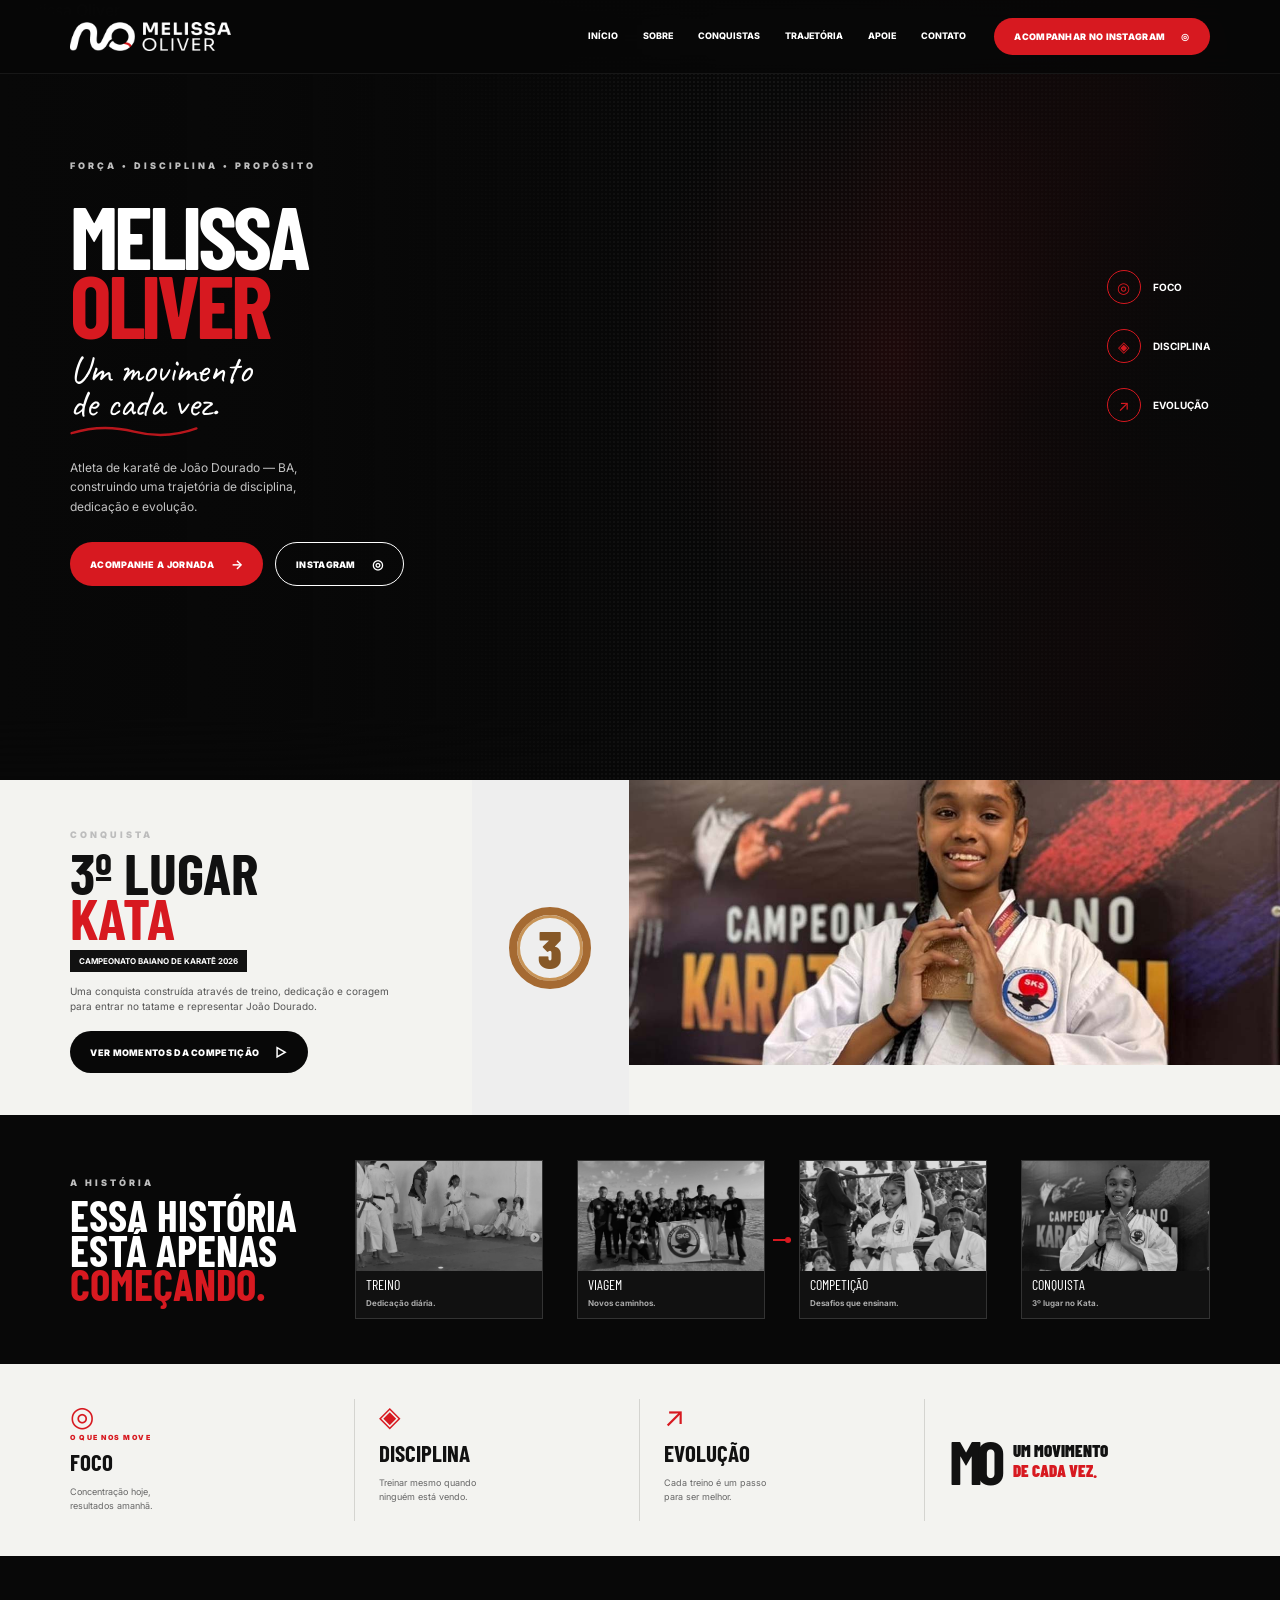
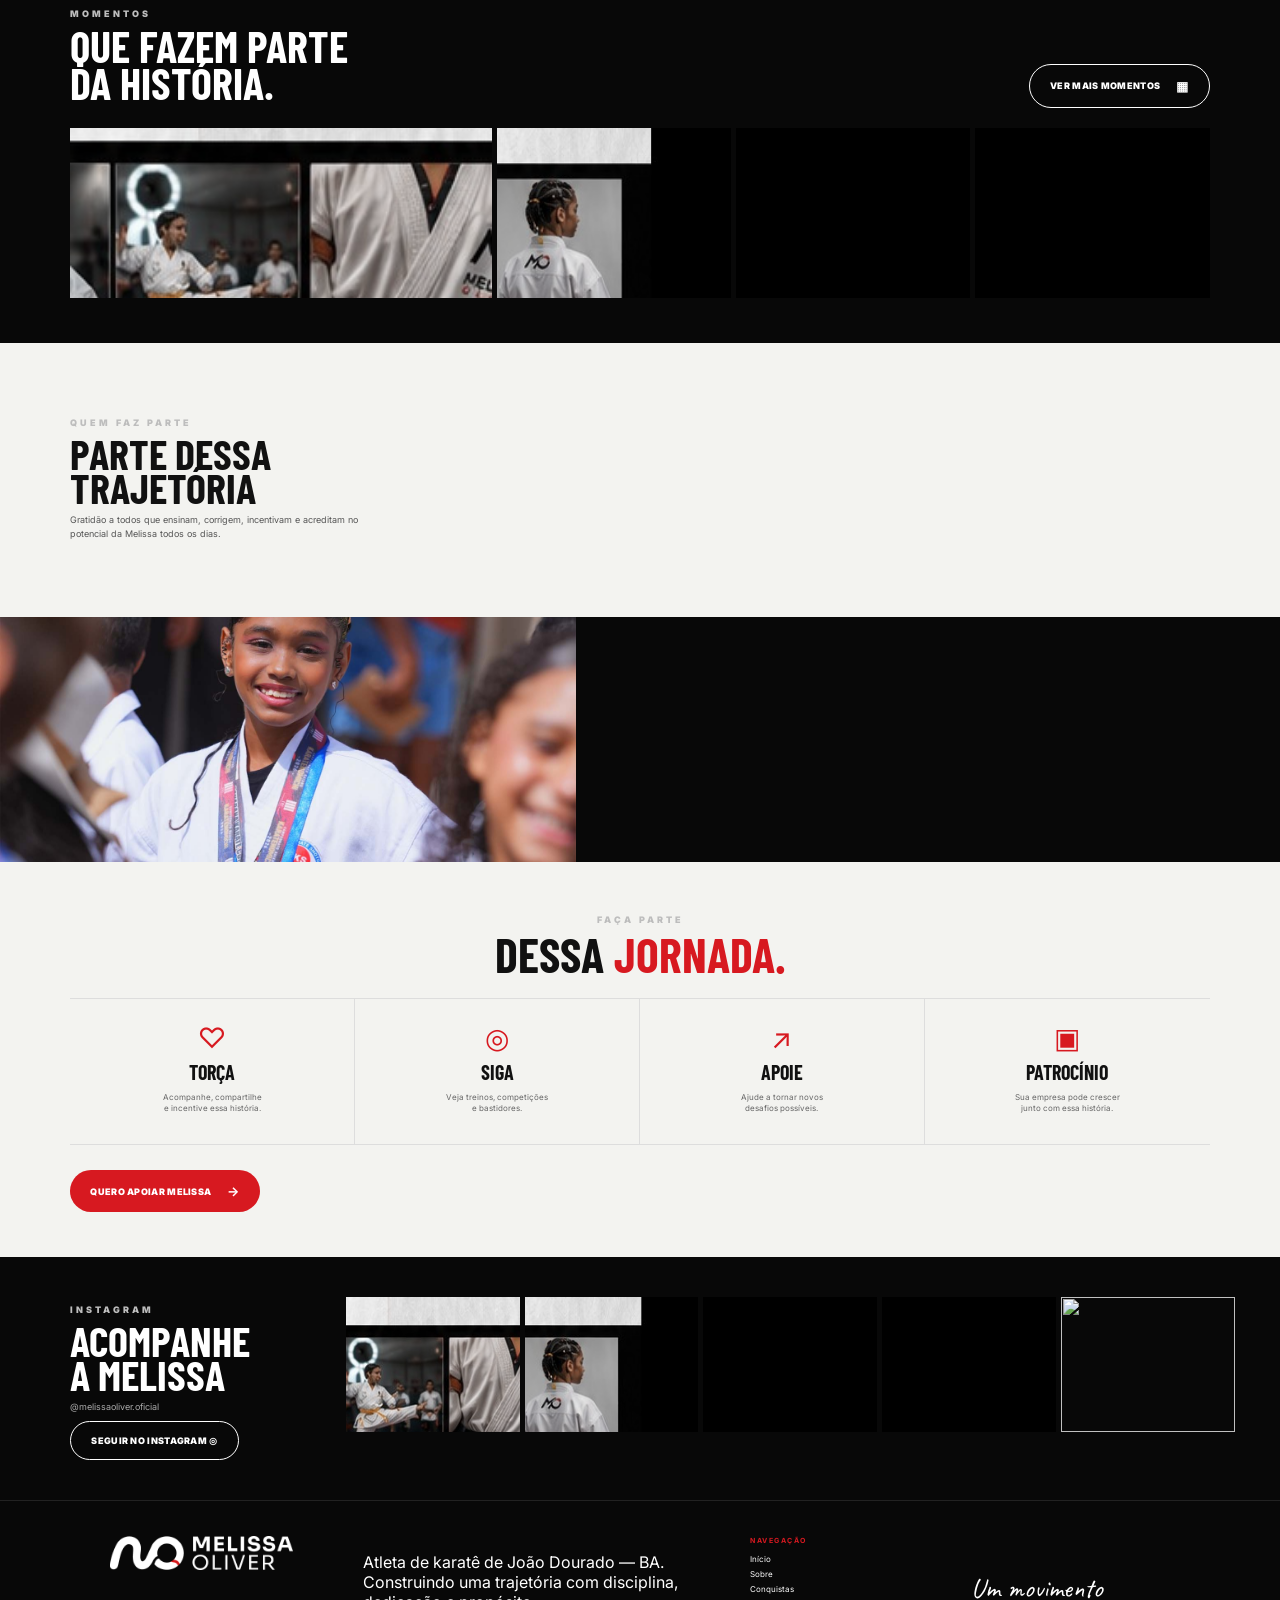
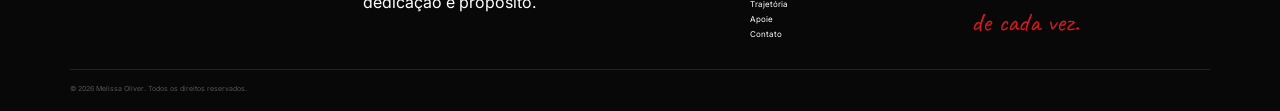
==== commit eefbf1ba: "Add files via upload" ====
--- a/index.html
+++ b/index.html
@@ -34,8 +34,7 @@
     <p id="hero-copy">Atleta de karatê de João Dourado — BA,<br>construindo uma trajetória de disciplina,<br>dedicação e evolução.</p>
     <div class="actions"><a class="pill red" href="#conquistas">ACOMPANHE A JORNADA <b>→</b></a><a class="pill outline ig-link" href="https://instagram.com/" target="_blank" rel="noopener">INSTAGRAM <b>◎</b></a></div>
   </div>
-  <div class="hero-image"><img id="hero-photo" src="assets/melissa-hero-fire.jpg" alt="Melissa Oliver"></div>
-  <div class="giant-mo">MO</div>
+  <div class="hero-image"><img id="hero-photo" src="assets/melissa-hero-full.jpg" alt="Melissa Oliver"></div>
   <div class="hero-values">
     <span><i>◎</i><b>FOCO</b></span>
     <span><i>◈</i><b>DISCIPLINA</b></span>
--- a/styles.css
+++ b/styles.css
@@ -63,11 +63,11 @@
 .script:after{content:"";display:block;width:150px;height:16px;margin-top:2px;background:url("data:image/svg+xml,%3Csvg xmlns='http://www.w3.org/2000/svg' viewBox='0 0 160 20'%3E%3Cpath d='M2 14 Q40 2 80 12 T158 8' stroke='%23d71920' stroke-width='3' fill='none' stroke-linecap='round'/%3E%3C/svg%3E") no-repeat;background-size:contain;opacity:.85}
 .hero-copy p,.hero p{font-size:12px;line-height:1.6;color:#c4c4c4}
 .actions{display:flex;gap:12px;margin-top:26px}
-.hero-image{position:absolute;z-index:2;right:0;bottom:0;width:48%;height:100%;overflow:hidden;mask-image:linear-gradient(to bottom,#000 92%,transparent 100%);clip-path:inset(0 100% 0 0);animation:curtain 1.05s var(--ease-kime) .55s forwards}
-.hero-image img{object-position:center top;filter:contrast(1.04) saturate(.92);transform:scale(1.08);transition:transform 1.4s var(--ease-kime)}
-.hero-image:after{content:"";position:absolute;inset:0;z-index:1;pointer-events:none;background:linear-gradient(90deg,var(--ink) 0%,rgba(8,8,8,0) 32%)}
+.hero-image{position:absolute;z-index:2;left:0;right:0;bottom:0;width:100%;height:100%;overflow:hidden;mask-image:linear-gradient(to bottom,#000 92%,transparent 100%);clip-path:inset(0 100% 0 0);animation:curtain 1.05s var(--ease-kime) .55s forwards}
+.hero-image img{object-position:50% 30%;filter:contrast(1.04) saturate(.92);transform:scale(1.04);transition:transform 1.4s var(--ease-kime)}
+.hero-image:after{content:"";position:absolute;inset:0;z-index:1;pointer-events:none;background:linear-gradient(90deg,var(--ink) 0%,rgba(8,8,8,.82) 22%,rgba(8,8,8,.35) 40%,rgba(8,8,8,0) 56%)}
 .hero.is-ready .hero-image img{transform:scale(1)}
-.giant-mo{position:absolute;z-index:1;right:20%;top:150px;font-family:"Barlow Condensed";font-size:280px;font-weight:900;letter-spacing:-35px;color:#171717;line-height:.7;animation:float 7s ease-in-out infinite}
+.giant-mo{position:absolute;z-index:1;right:44%;top:150px;font-family:"Barlow Condensed";font-size:280px;font-weight:900;letter-spacing:-35px;color:#242424;line-height:.7;animation:float 7s ease-in-out infinite}
 .hero-values{position:absolute;z-index:5;right:5.5%;top:270px;display:flex;flex-direction:column;gap:25px}
 .hero-values span{display:flex;align-items:center;gap:12px}
 .hero-values i{font-style:normal;color:var(--red);font-size:15px;display:flex;align-items:center;justify-content:center;width:34px;height:34px;border:1.5px solid var(--red);border-radius:50%;flex:none}
@@ -240,7 +240,7 @@
   .header nav{display:none}.menu{display:block}.header .pill{display:none}
   .header nav.open{display:flex;flex-direction:column;position:absolute;top:100%;left:0;right:0;background:rgba(7,7,7,.98);backdrop-filter:blur(12px);padding:18px 6vw 22px;gap:16px;border-bottom:1px solid #171717;animation:navDrop .3s var(--ease-kime) both}
   .header nav.open a{font-size:11px}
-  .hero{height:800px;padding:130px 6vw 0}.hero-copy{width:65%}.hero-image{right:-8%;width:62%;height:76%;opacity:.75}.hero-values{display:none}
+  .hero{height:800px;padding:130px 6vw 0}.hero-copy{width:65%}.hero-image{right:0;width:100%;height:78%;opacity:.68}.hero-values{display:none}
   .achievement{grid-template-columns:1fr 1fr}.achievement-image{grid-column:2;grid-row:1/3}.medal-wrap{grid-column:1;min-height:150px}
   .journey{grid-template-columns:1fr;gap:25px}.timeline{grid-template-columns:1fr 1fr;gap:12px}.connector{display:none}
   .medal-wrap{display:none}
@@ -250,7 +250,7 @@
 @keyframes navDrop{from{opacity:0;transform:translateY(-8px)}to{opacity:1;transform:none}}
 @media(max-width:600px){
   .header{padding:0 20px}.hero{height:760px;padding:120px 22px 0}.hero-copy{width:100%;position:relative;z-index:5}.hero h1{font-size:70px}
-  .hero-image{width:100%;right:-35%;height:84%;opacity:.52}.giant-mo{right:-2%;top:260px;font-size:200px}
+  .hero-image{width:100%;right:0;height:84%;opacity:.55}
   .achievement{grid-template-columns:1fr}.achievement-text{padding:35px 22px}.achievement-image{grid-column:1;grid-row:auto;height:250px}
   .journey,.moments,.team,.support,.instagram{padding-left:22px;padding-right:22px}.timeline{grid-template-columns:1fr 1fr;gap:6px}.connector{display:none}
   .values{grid-template-columns:1fr;padding:25px 22px}.values>div{border-right:0;border-bottom:1px solid #ddd;padding:18px 0}
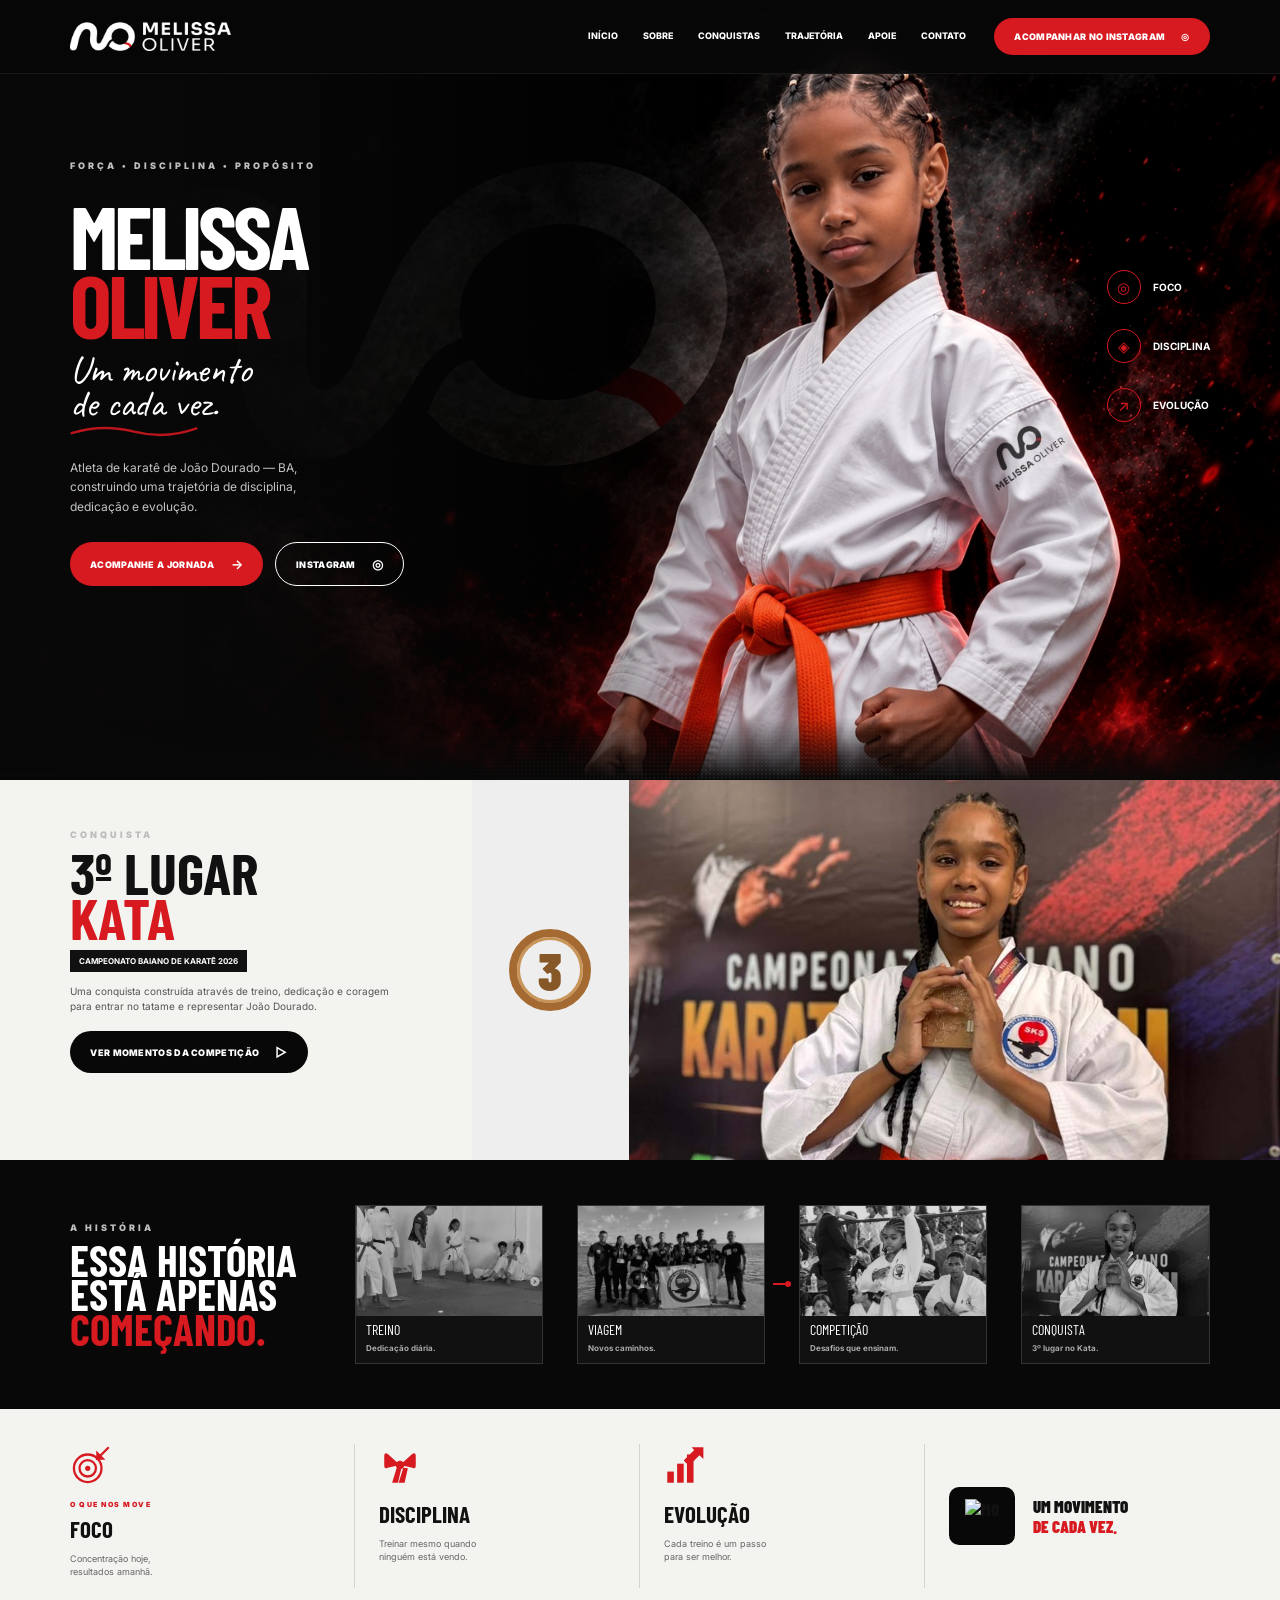
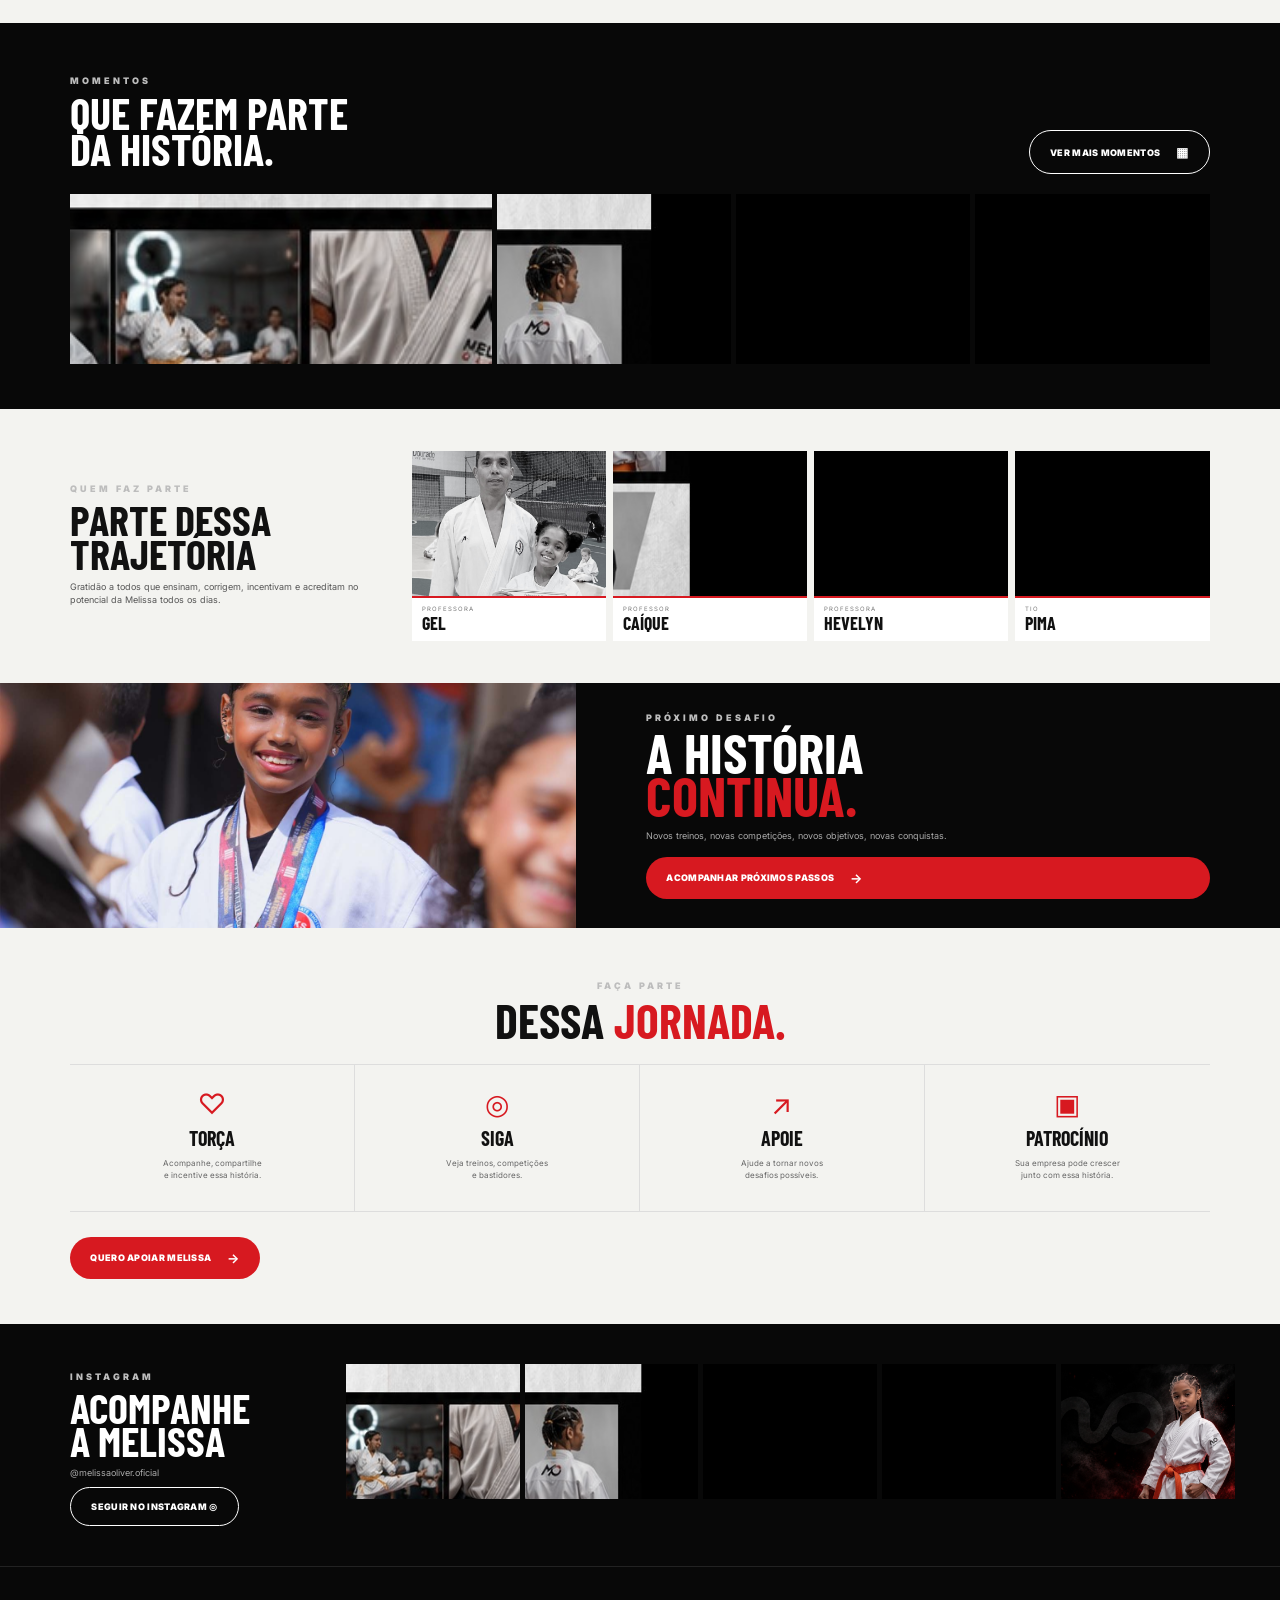
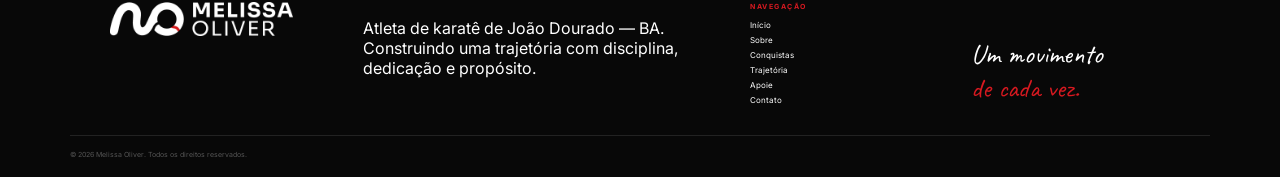
==== commit 2ce625ef: "Add files via upload" ====
--- a/index.html
+++ b/index.html
@@ -70,10 +70,10 @@
 </section>
 
 <section id="sobre" class="values">
-  <div><i>◎</i><small>O QUE NOS MOVE</small><h3>FOCO</h3><p>Concentração hoje,<br>resultados amanhã.</p></div>
-  <div><i>◈</i><h3>DISCIPLINA</h3><p>Treinar mesmo quando<br>ninguém está vendo.</p></div>
-  <div><i>↗</i><h3>EVOLUÇÃO</h3><p>Cada treino é um passo<br>para ser melhor.</p></div>
-  <div class="motto"><strong>MO</strong><span>UM MOVIMENTO<br><em>DE CADA VEZ.</em></span></div>
+  <div><i><svg viewBox="0 0 64 64" fill="none" stroke="currentColor" stroke-width="3.5"><circle cx="27" cy="37" r="21"/><circle cx="27" cy="37" r="12.5"/><circle cx="27" cy="37" r="4" fill="currentColor" stroke="none"/><path d="M40 24 L59 5" stroke-width="3.5"/><path d="M40 10 L40 24 L54 24" fill="currentColor" stroke="none"/></svg></i><small>O QUE NOS MOVE</small><h3>FOCO</h3><p>Concentração hoje,<br>resultados amanhã.</p></div>
+  <div><i><svg viewBox="0 0 64 64" fill="currentColor"><path d="M32 32 L13 15 Q8 12 8 19 L8 32 Q8 39 13 36 Z"/><path d="M32 32 L51 15 Q56 12 56 19 L56 32 Q56 39 51 36 Z"/><circle cx="32" cy="32" r="6.5"/><path d="M27 36 L20 59 L29 59 L34 37 Z"/><path d="M37 36 L30 59 L39 59 L44 37 Z"/></svg></i><h3>DISCIPLINA</h3><p>Treinar mesmo quando<br>ninguém está vendo.</p></div>
+  <div><i><svg viewBox="0 0 64 64" fill="currentColor"><rect x="5" y="42" width="10" height="17"/><rect x="20" y="30" width="10" height="29"/><rect x="35" y="16" width="10" height="43"/><path d="M42 5 L60 5 L60 23 L54 17 L38 33 L30 25 L46 9 Z"/></svg></i><h3>EVOLUÇÃO</h3><p>Cada treino é um passo<br>para ser melhor.</p></div>
+  <div class="motto"><span class="motto-logo"><img src="assets/logo-mark.png" alt="MO"></span><span>UM MOVIMENTO<br><em>DE CADA VEZ.</em></span></div>
 </section>
 
 <section id="momentos" class="moments dark">
--- a/styles.css
+++ b/styles.css
@@ -97,7 +97,7 @@
 .achievement-text h2 em{font-style:normal;color:var(--red)}
 .tag{display:inline-block;background:#111;color:#fff;font-size:8px;padding:6px 9px}
 .achievement-text p{max-width:370px;font-size:10px;line-height:1.5;color:#555;margin:12px 0 17px}
-.achievement-image{height:285px;overflow:hidden}
+.achievement-image{height:100%;min-height:285px;overflow:hidden}
 .achievement-image img{transition:transform .7s var(--ease-kime),filter .5s}
 .achievement-image:hover img{transform:scale(1.07)}
 .medal-wrap{display:flex;align-items:center;justify-content:center;background:#eee}
@@ -136,12 +136,14 @@
 .values.is-visible>div:nth-child(4){transition-delay:.35s}
 .values>div:first-child{padding-left:0}
 .values>div:last-child{border:0}
-.values i{font-style:normal;color:var(--red);font-size:28px}
+.values i{font-style:normal;color:var(--red);display:block;margin-bottom:14px}
+.values i svg{width:42px;height:42px;display:block}
 .values small{display:block;color:var(--red);font-size:7px;font-weight:900;letter-spacing:1.5px}
 .values h3{font-family:"Barlow Condensed";font-size:23px;margin:6px 0}
 .values p{font-size:9px;color:#666;line-height:1.5}
-.motto{display:flex;align-items:center;gap:15px}
-.motto strong{font-family:"Barlow Condensed";font-size:62px;letter-spacing:-7px}
+.motto{display:flex;align-items:center;gap:18px}
+.motto-logo{display:flex;align-items:center;justify-content:center;background:var(--ink);border-radius:10px;padding:12px 16px}
+.motto-logo img{height:34px;width:auto;display:block}
 .motto span{font-family:"Barlow Condensed";font-weight:900;font-size:17px}
 .motto em{color:var(--red);font-style:normal}
 
@@ -240,7 +242,7 @@
   .header nav{display:none}.menu{display:block}.header .pill{display:none}
   .header nav.open{display:flex;flex-direction:column;position:absolute;top:100%;left:0;right:0;background:rgba(7,7,7,.98);backdrop-filter:blur(12px);padding:18px 6vw 22px;gap:16px;border-bottom:1px solid #171717;animation:navDrop .3s var(--ease-kime) both}
   .header nav.open a{font-size:11px}
-  .hero{height:800px;padding:130px 6vw 0}.hero-copy{width:65%}.hero-image{right:0;width:100%;height:78%;opacity:.68}.hero-values{display:none}
+  .hero{height:800px;padding:130px 6vw 0}.hero-copy{width:65%}.hero-image{right:0;width:100%;height:100%;opacity:.7}.hero-image img{object-position:82% 22%}.hero-values{display:none}
   .achievement{grid-template-columns:1fr 1fr}.achievement-image{grid-column:2;grid-row:1/3}.medal-wrap{grid-column:1;min-height:150px}
   .journey{grid-template-columns:1fr;gap:25px}.timeline{grid-template-columns:1fr 1fr;gap:12px}.connector{display:none}
   .medal-wrap{display:none}
@@ -250,7 +252,7 @@
 @keyframes navDrop{from{opacity:0;transform:translateY(-8px)}to{opacity:1;transform:none}}
 @media(max-width:600px){
   .header{padding:0 20px}.hero{height:760px;padding:120px 22px 0}.hero-copy{width:100%;position:relative;z-index:5}.hero h1{font-size:70px}
-  .hero-image{width:100%;right:0;height:84%;opacity:.55}
+  .hero-image{width:100%;right:0;height:100%;opacity:.58}.hero-image img{object-position:84% 18%}
   .achievement{grid-template-columns:1fr}.achievement-text{padding:35px 22px}.achievement-image{grid-column:1;grid-row:auto;height:250px}
   .journey,.moments,.team,.support,.instagram{padding-left:22px;padding-right:22px}.timeline{grid-template-columns:1fr 1fr;gap:6px}.connector{display:none}
   .values{grid-template-columns:1fr;padding:25px 22px}.values>div{border-right:0;border-bottom:1px solid #ddd;padding:18px 0}
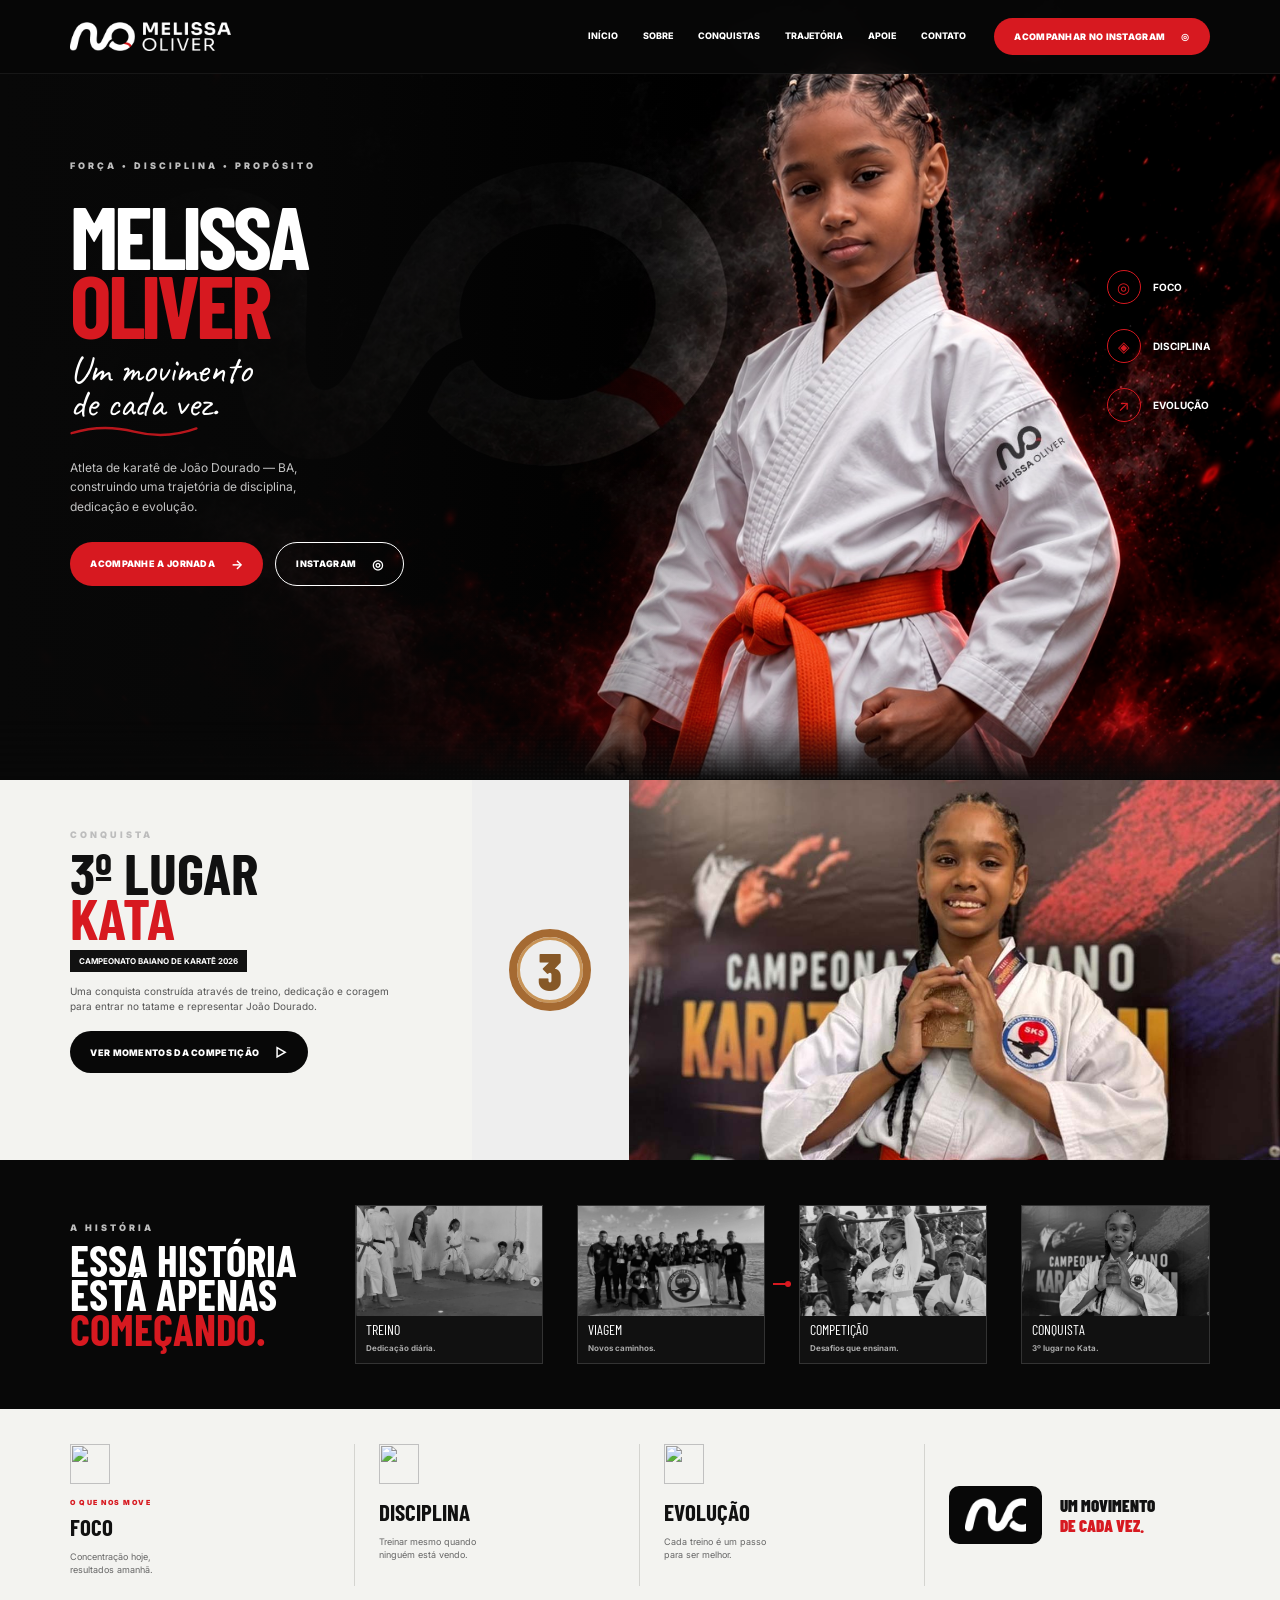
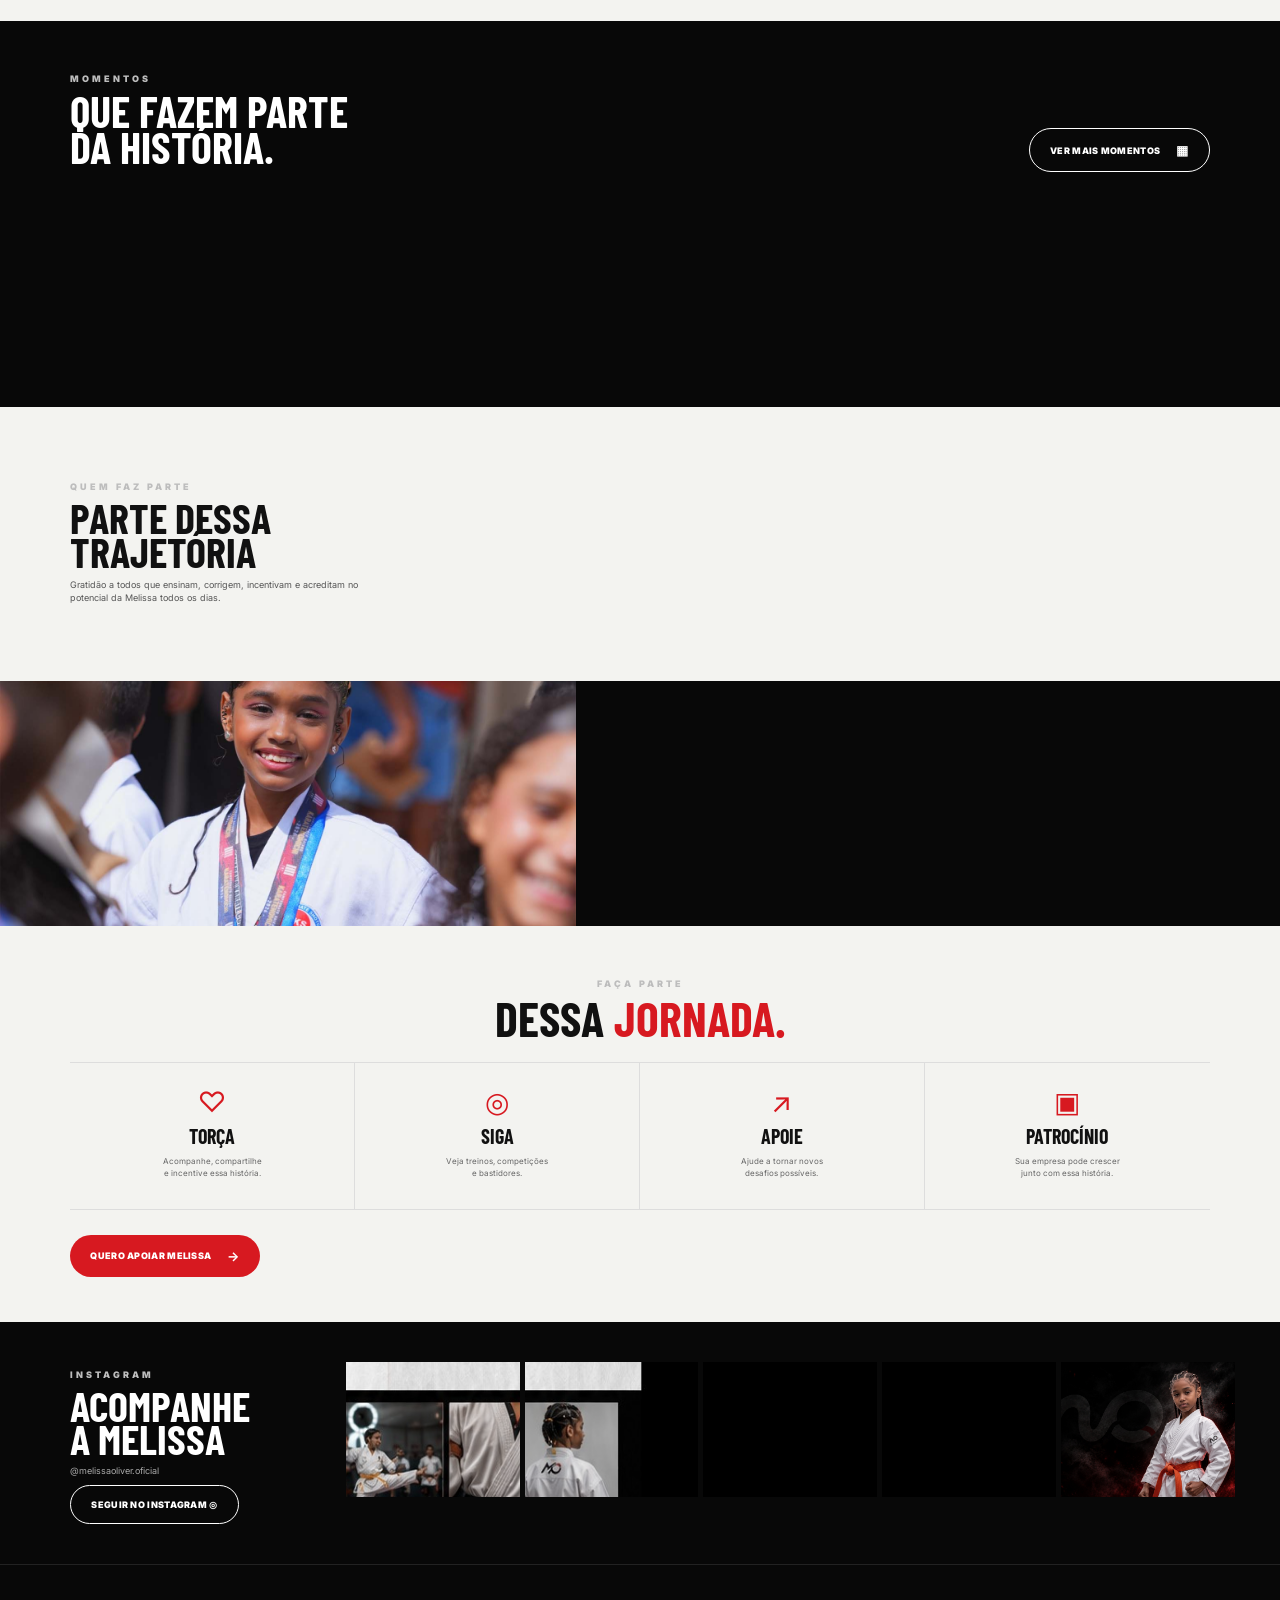
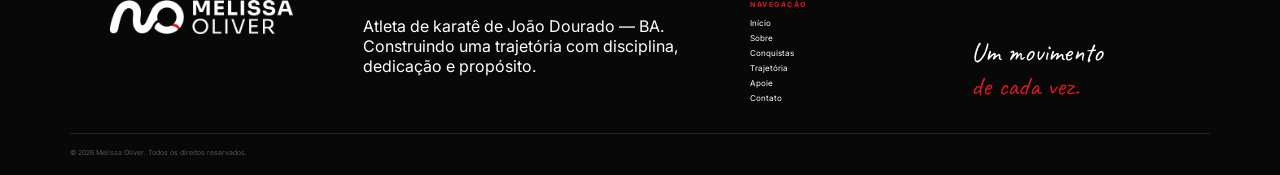
==== commit 6b2f1c01: "Add files via upload" ====
--- a/index.html
+++ b/index.html
@@ -70,9 +70,9 @@
 </section>
 
 <section id="sobre" class="values">
-  <div><i><svg viewBox="0 0 64 64" fill="none" stroke="currentColor" stroke-width="3.5"><circle cx="27" cy="37" r="21"/><circle cx="27" cy="37" r="12.5"/><circle cx="27" cy="37" r="4" fill="currentColor" stroke="none"/><path d="M40 24 L59 5" stroke-width="3.5"/><path d="M40 10 L40 24 L54 24" fill="currentColor" stroke="none"/></svg></i><small>O QUE NOS MOVE</small><h3>FOCO</h3><p>Concentração hoje,<br>resultados amanhã.</p></div>
-  <div><i><svg viewBox="0 0 64 64" fill="currentColor"><path d="M32 32 L13 15 Q8 12 8 19 L8 32 Q8 39 13 36 Z"/><path d="M32 32 L51 15 Q56 12 56 19 L56 32 Q56 39 51 36 Z"/><circle cx="32" cy="32" r="6.5"/><path d="M27 36 L20 59 L29 59 L34 37 Z"/><path d="M37 36 L30 59 L39 59 L44 37 Z"/></svg></i><h3>DISCIPLINA</h3><p>Treinar mesmo quando<br>ninguém está vendo.</p></div>
-  <div><i><svg viewBox="0 0 64 64" fill="currentColor"><rect x="5" y="42" width="10" height="17"/><rect x="20" y="30" width="10" height="29"/><rect x="35" y="16" width="10" height="43"/><path d="M42 5 L60 5 L60 23 L54 17 L38 33 L30 25 L46 9 Z"/></svg></i><h3>EVOLUÇÃO</h3><p>Cada treino é um passo<br>para ser melhor.</p></div>
+  <div><i><img src="assets/icon-foco.png" alt=""></i><small>O QUE NOS MOVE</small><h3>FOCO</h3><p>Concentração hoje,<br>resultados amanhã.</p></div>
+  <div><i><img src="assets/icon-disciplina.png" alt=""></i><h3>DISCIPLINA</h3><p>Treinar mesmo quando<br>ninguém está vendo.</p></div>
+  <div><i><img src="assets/icon-evolucao.png" alt=""></i><h3>EVOLUÇÃO</h3><p>Cada treino é um passo<br>para ser melhor.</p></div>
   <div class="motto"><span class="motto-logo"><img src="assets/logo-mark.png" alt="MO"></span><span>UM MOVIMENTO<br><em>DE CADA VEZ.</em></span></div>
 </section>
 
--- a/styles.css
+++ b/styles.css
@@ -137,7 +137,7 @@
 .values>div:first-child{padding-left:0}
 .values>div:last-child{border:0}
 .values i{font-style:normal;color:var(--red);display:block;margin-bottom:14px}
-.values i svg{width:42px;height:42px;display:block}
+.values i img{width:40px;height:40px;object-fit:contain;display:block}
 .values small{display:block;color:var(--red);font-size:7px;font-weight:900;letter-spacing:1.5px}
 .values h3{font-family:"Barlow Condensed";font-size:23px;margin:6px 0}
 .values p{font-size:9px;color:#666;line-height:1.5}
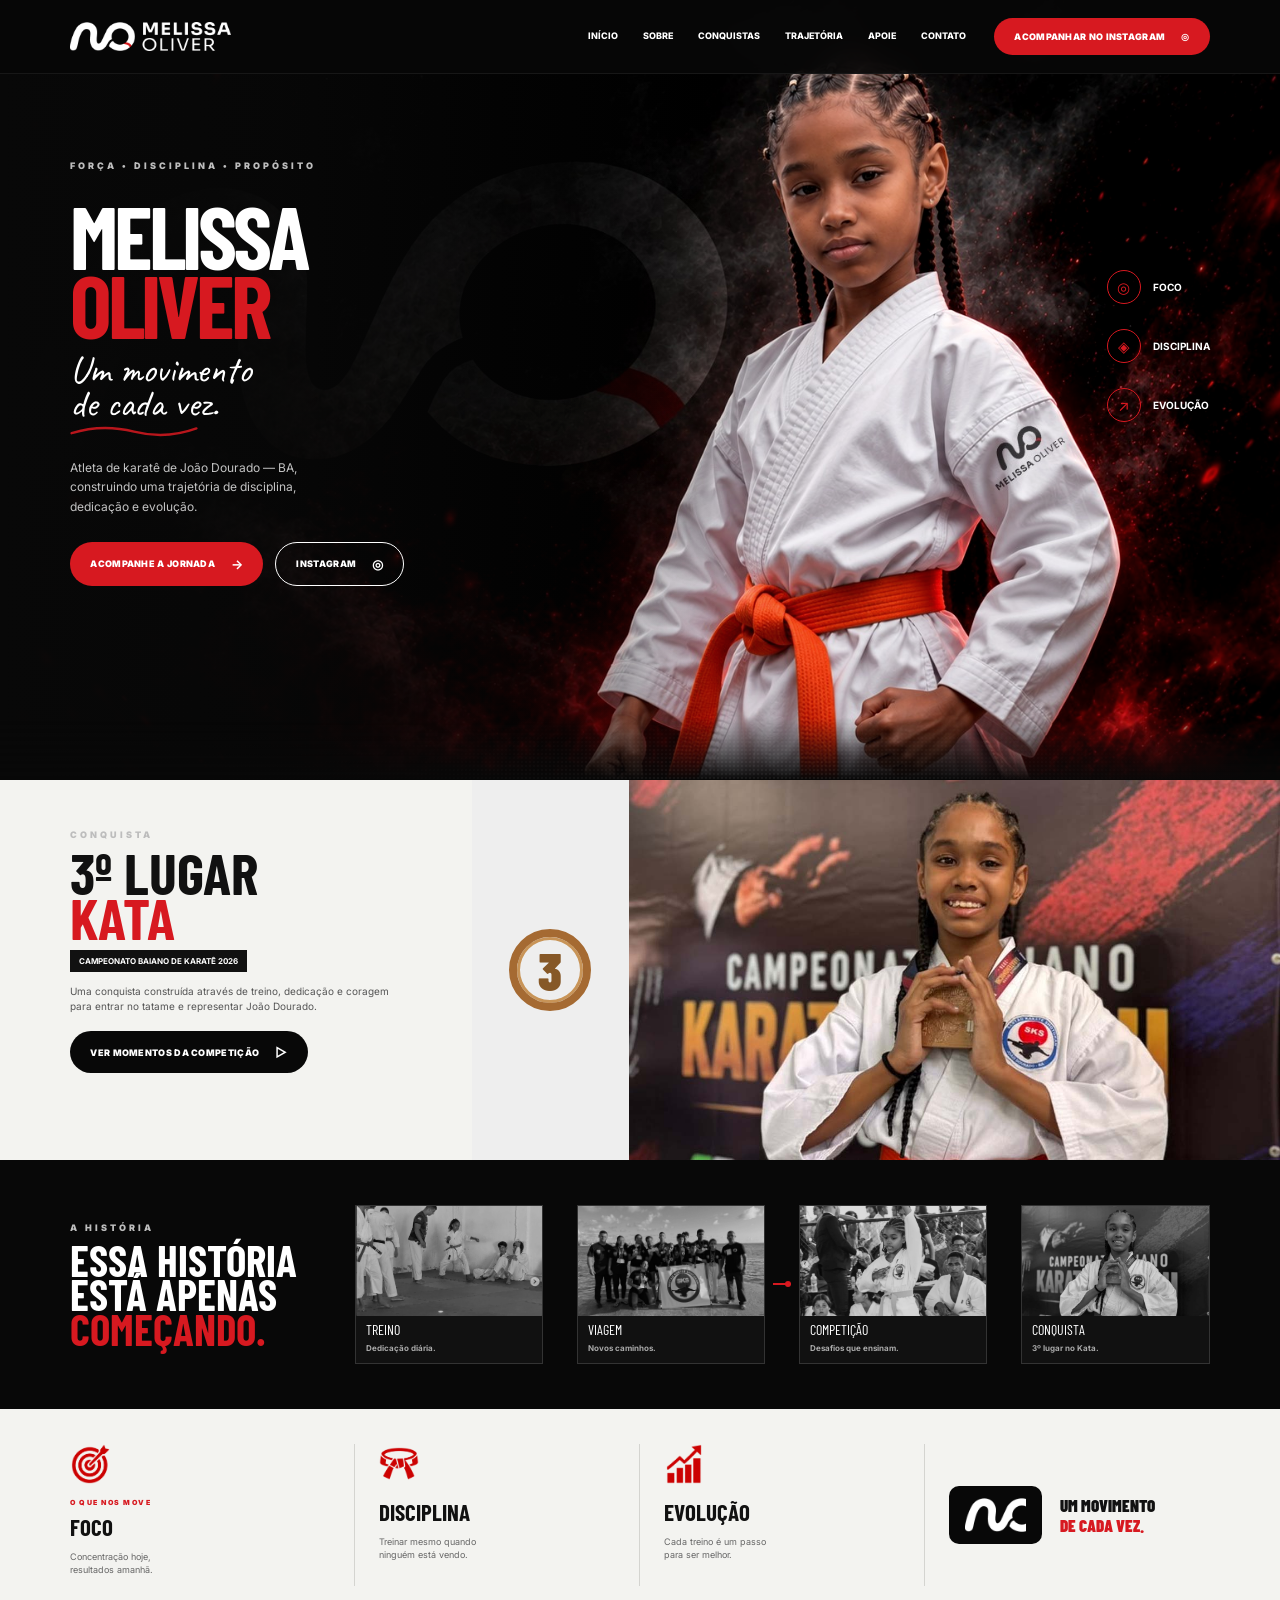
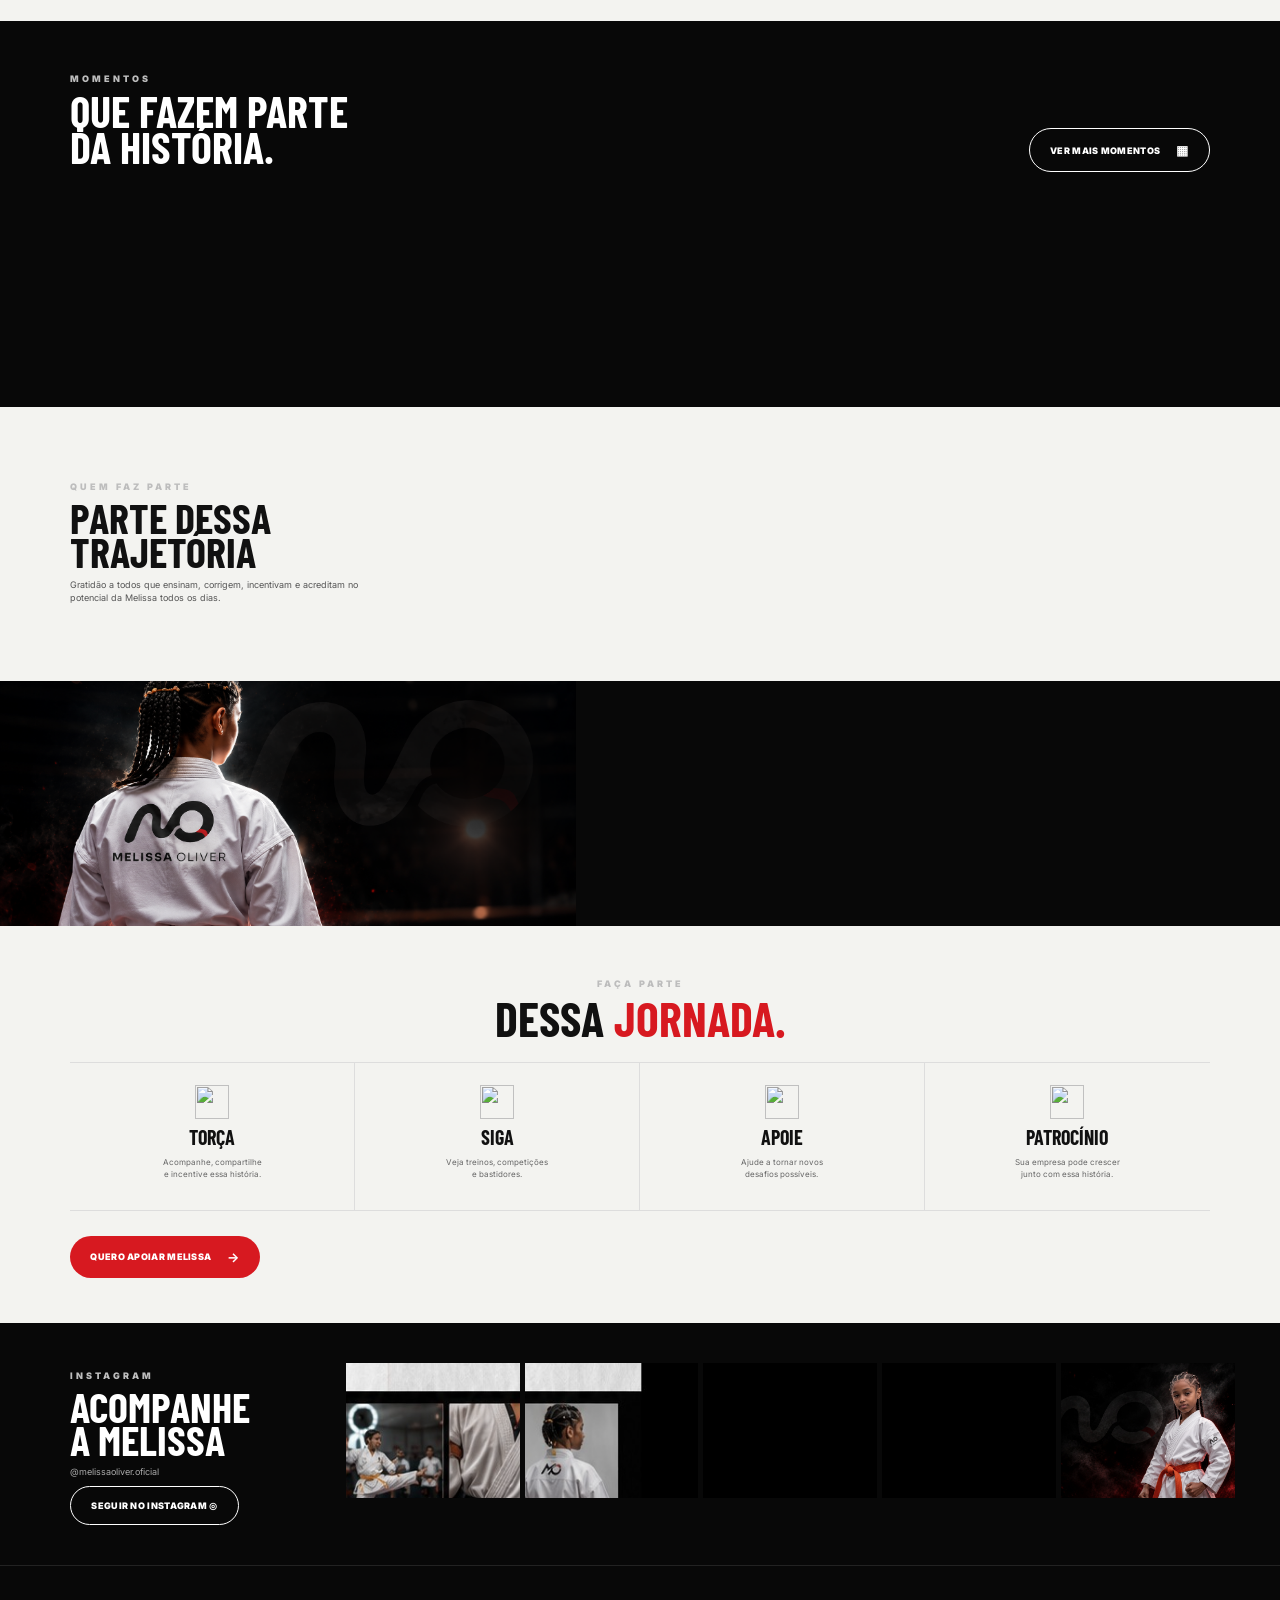
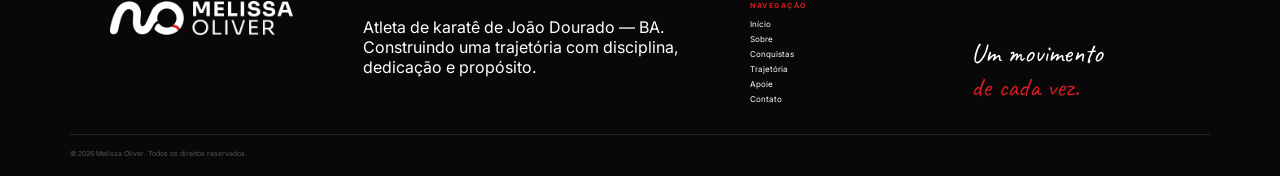
==== commit a9b3ac0b: "Add files via upload" ====
--- a/index.html
+++ b/index.html
@@ -101,10 +101,10 @@
 <section id="apoie" class="support">
   <div class="center"><span class="kicker">FAÇA PARTE</span><h2>DESSA <em>JORNADA.</em></h2></div>
   <div class="support-grid">
-    <div><i>♡</i><b>TORÇA</b><p>Acompanhe, compartilhe<br>e incentive essa história.</p></div>
-    <div><i>◎</i><b>SIGA</b><p>Veja treinos, competições<br>e bastidores.</p></div>
-    <div><i>↗</i><b>APOIE</b><p>Ajude a tornar novos<br>desafios possíveis.</p></div>
-    <div><i>▣</i><b>PATROCÍNIO</b><p>Sua empresa pode crescer<br>junto com essa história.</p></div>
+    <div><i><img src="assets/icon-torca.png" alt=""></i><b>TORÇA</b><p>Acompanhe, compartilhe<br>e incentive essa história.</p></div>
+    <div><i><img src="assets/icon-siga.png" alt=""></i><b>SIGA</b><p>Veja treinos, competições<br>e bastidores.</p></div>
+    <div><i><img src="assets/icon-apoie.png" alt=""></i><b>APOIE</b><p>Ajude a tornar novos<br>desafios possíveis.</p></div>
+    <div><i><img src="assets/icon-patrocinio.png" alt=""></i><b>PATROCÍNIO</b><p>Sua empresa pode crescer<br>junto com essa história.</p></div>
   </div>
   <a class="pill red center-btn email-link" href="mailto:contato@melissaoliver.com.br">QUERO APOIAR MELISSA <b>→</b></a>
 </section>
--- a/styles.css
+++ b/styles.css
@@ -208,7 +208,8 @@
 .support-grid.is-visible>div:nth-child(3){transition-delay:.25s}
 .support-grid.is-visible>div:nth-child(4){transition-delay:.35s}
 .support-grid>div:last-child{border:0}
-.support-grid i{font-style:normal;color:var(--red);font-size:28px}
+.support-grid i{font-style:normal;color:var(--red);display:flex;justify-content:center;margin-bottom:6px}
+.support-grid i img{width:34px;height:34px;object-fit:contain;display:block}
 .support-grid b{display:block;font-family:"Barlow Condensed";font-size:20px;margin:5px}
 .support-grid p{font-size:8px;color:#666;line-height:1.4}
 .center-btn{width:max-content;margin:auto}
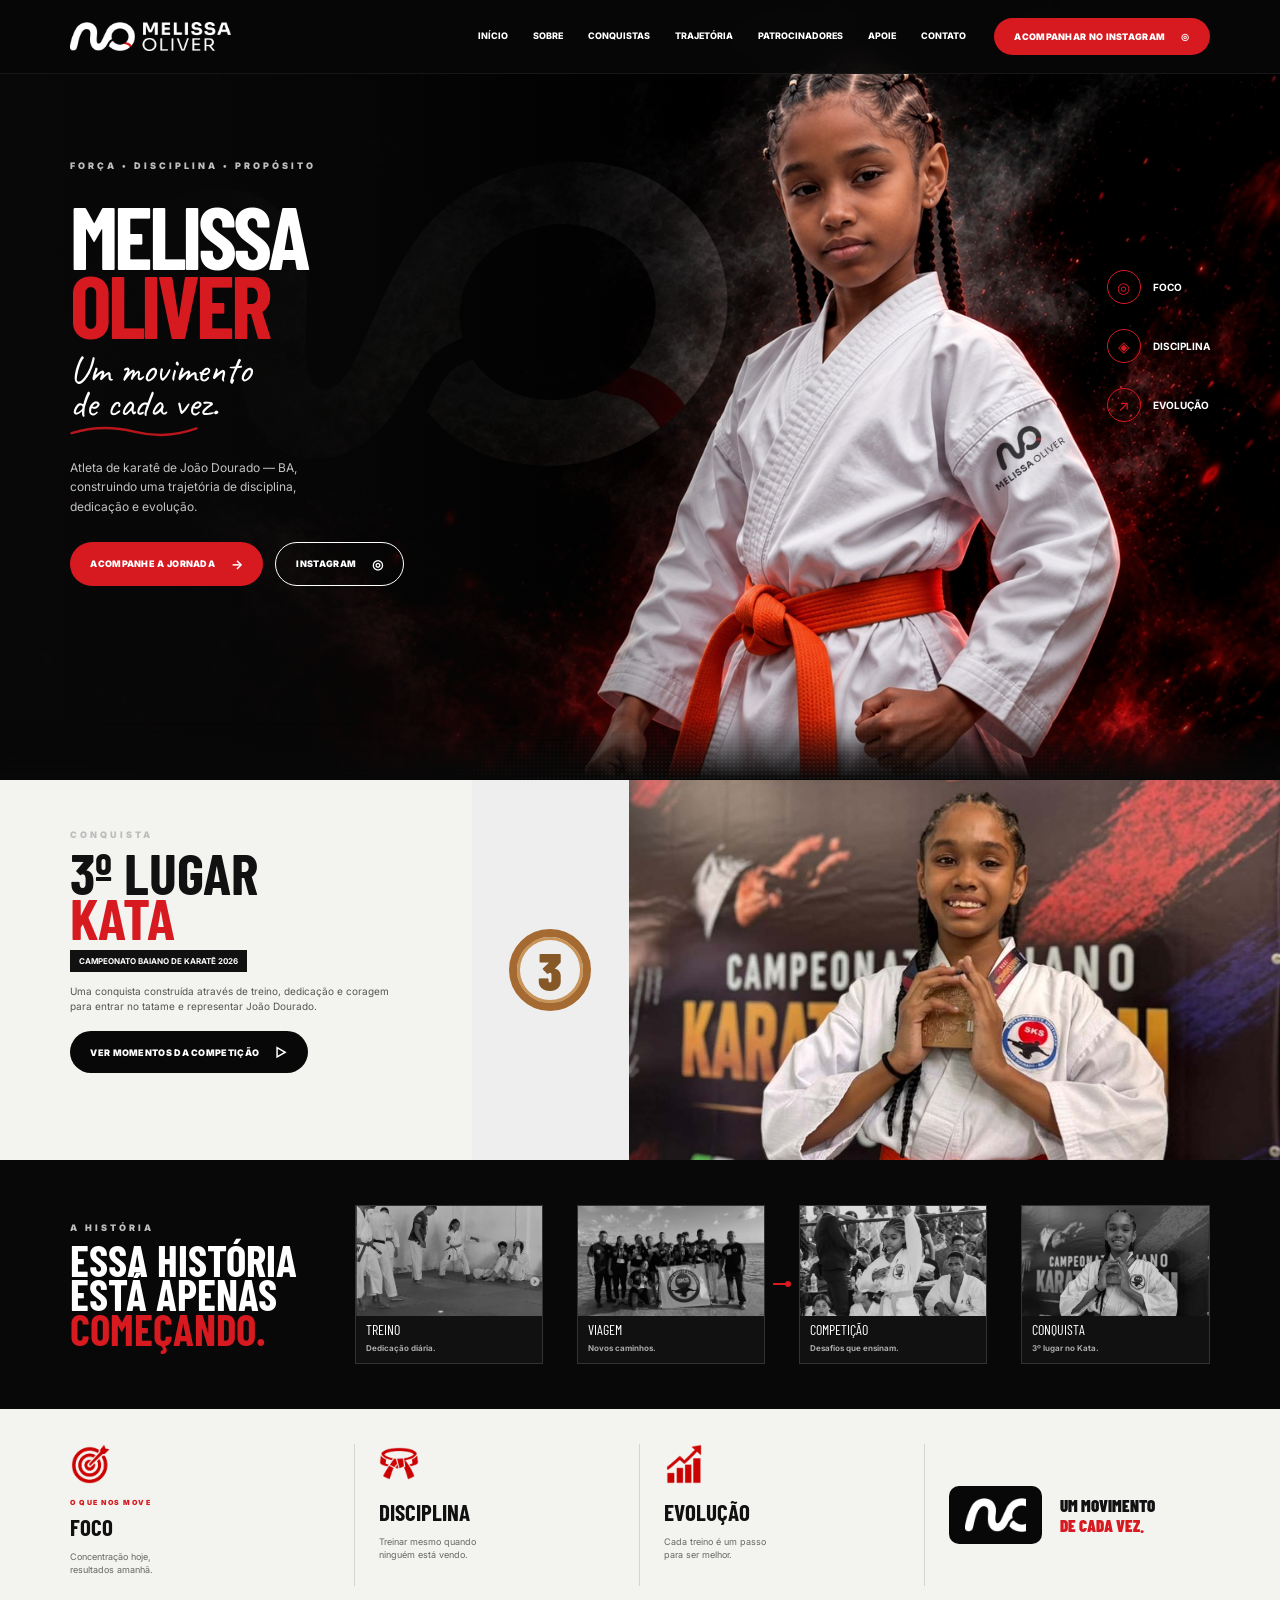
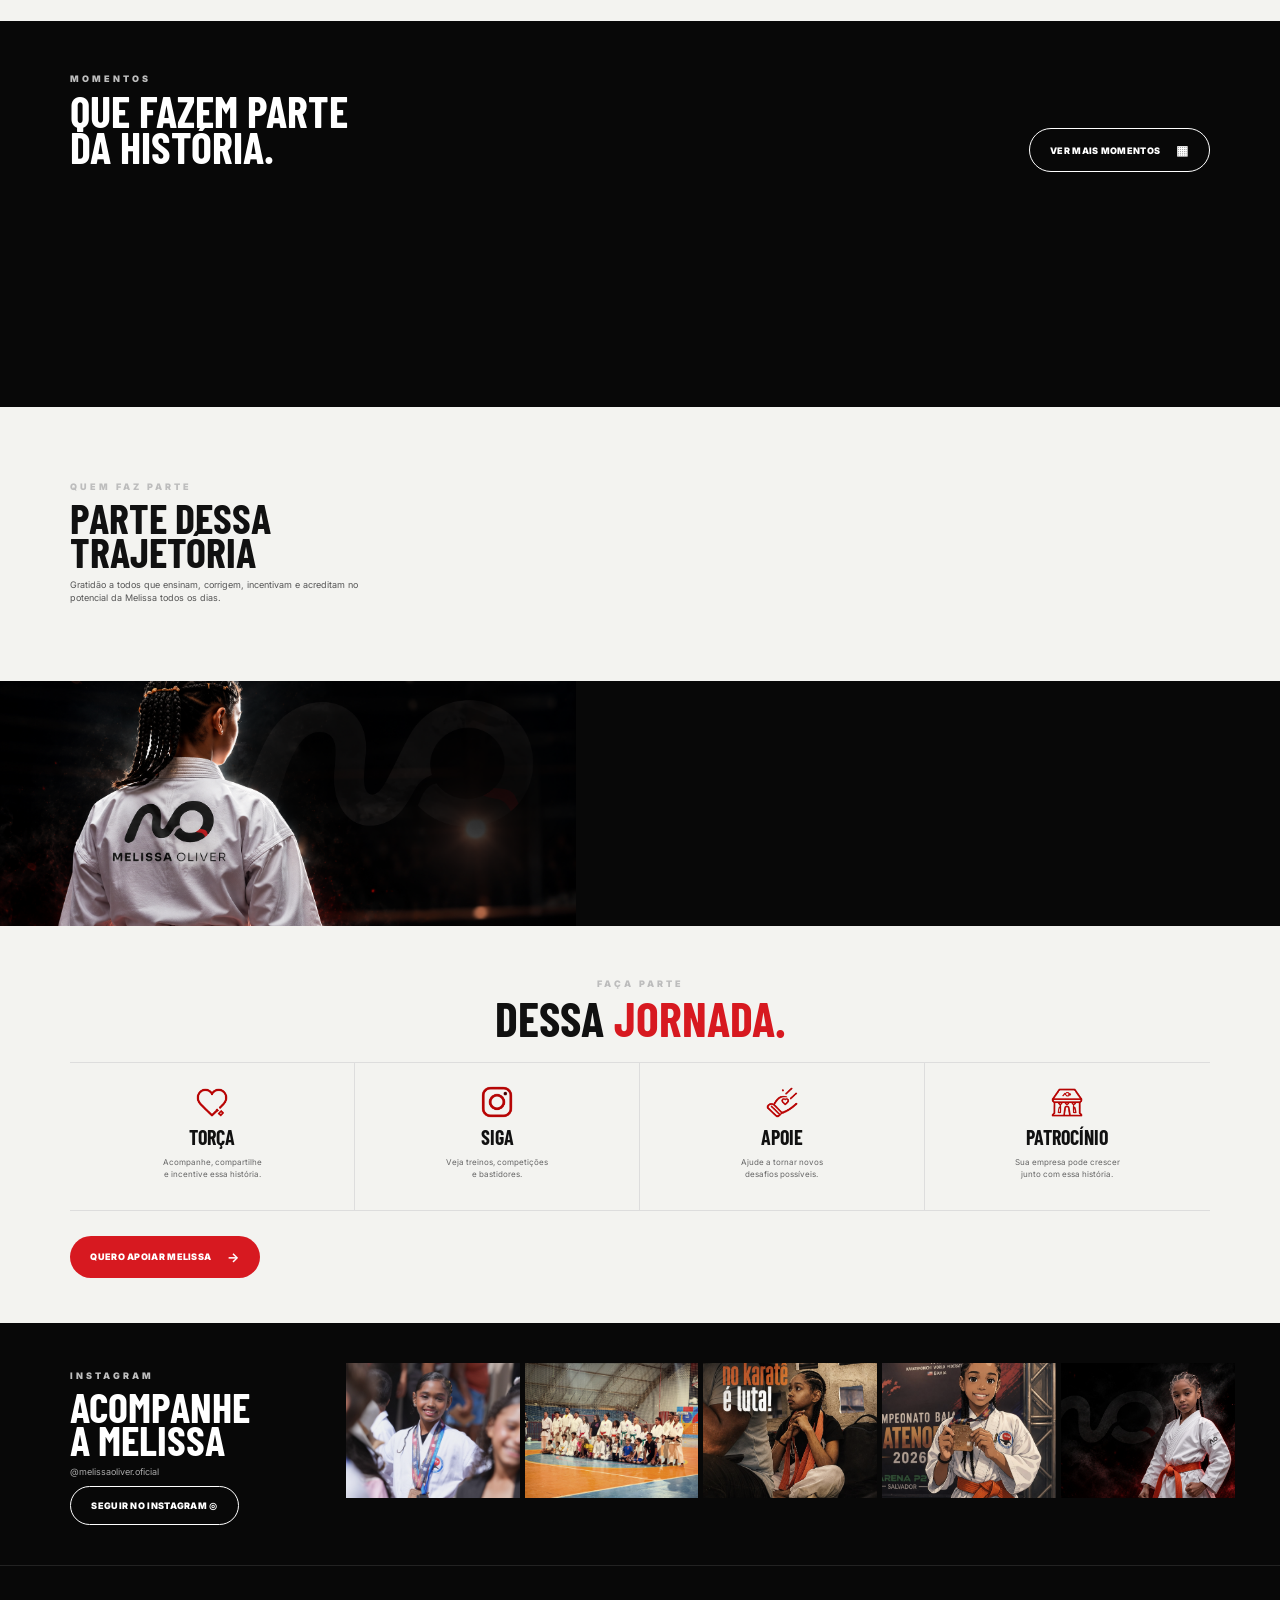
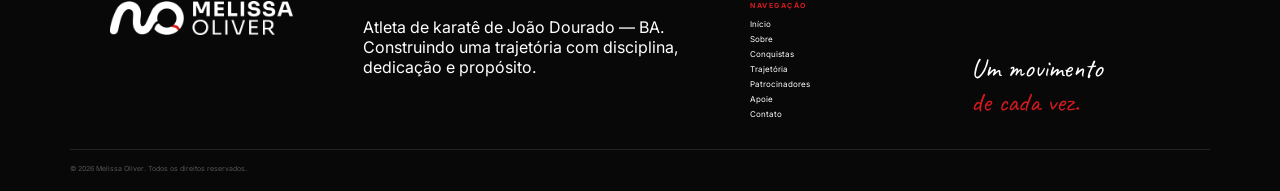
==== commit 6f859b37: "Add files via upload" ====
--- a/index.html
+++ b/index.html
@@ -19,7 +19,7 @@
   <button class="menu" aria-label="Abrir menu">☰</button>
   <nav>
     <a href="#inicio">INÍCIO</a><a href="#sobre">SOBRE</a><a href="#conquistas">CONQUISTAS</a>
-    <a href="#trajetoria">TRAJETÓRIA</a><a href="#apoie">APOIE</a><a href="#contato">CONTATO</a>
+    <a href="#trajetoria">TRAJETÓRIA</a><a href="patrocinadores.html">PATROCINADORES</a><a href="#apoie">APOIE</a><a href="#contato">CONTATO</a>
   </nav>
   <a class="pill red ig-link" href="https://instagram.com/" target="_blank" rel="noopener">ACOMPANHAR NO INSTAGRAM <span>◎</span></a>
 </header>
@@ -106,7 +106,7 @@
     <div><i><img src="assets/icon-apoie.png" alt=""></i><b>APOIE</b><p>Ajude a tornar novos<br>desafios possíveis.</p></div>
     <div><i><img src="assets/icon-patrocinio.png" alt=""></i><b>PATROCÍNIO</b><p>Sua empresa pode crescer<br>junto com essa história.</p></div>
   </div>
-  <a class="pill red center-btn email-link" href="mailto:contato@melissaoliver.com.br">QUERO APOIAR MELISSA <b>→</b></a>
+  <a class="pill red center-btn" href="patrocinadores.html">QUERO APOIAR MELISSA <b>→</b></a>
 </section>
 
 <section id="contato" class="instagram dark">
@@ -118,7 +118,7 @@
 <footer>
   <div class="footer-logo"><img class="brand-logo footer-brand-logo" src="assets/logo.png" alt="Melissa Oliver"></div>
   <p>Atleta de karatê de João Dourado — BA.<br>Construindo uma trajetória com disciplina,<br>dedicação e propósito.</p>
-  <div class="footer-links"><b>NAVEGAÇÃO</b><a href="#inicio">Início</a><a href="#sobre">Sobre</a><a href="#conquistas">Conquistas</a><a href="#trajetoria">Trajetória</a><a href="#apoie">Apoie</a><a href="#contato">Contato</a></div>
+  <div class="footer-links"><b>NAVEGAÇÃO</b><a href="#inicio">Início</a><a href="#sobre">Sobre</a><a href="#conquistas">Conquistas</a><a href="#trajetoria">Trajetória</a><a href="patrocinadores.html">Patrocinadores</a><a href="#apoie">Apoie</a><a href="#contato">Contato</a></div>
   <div class="footer-motto">Um movimento<br><em>de cada vez.</em></div>
   <small class="copy">© 2026 Melissa Oliver. Todos os direitos reservados.</small>
 </footer>
--- a/styles.css
+++ b/styles.css
@@ -261,3 +261,138 @@
   .support-grid{grid-template-columns:1fr 1fr}.support-grid>div{border-bottom:1px solid #ddd}.ig-grid{grid-template-columns:repeat(3,1fr);height:210px}.ig-grid img:nth-child(n+4){display:none}
   footer{grid-template-columns:1fr 1fr;padding-left:22px;padding-right:22px}.footer-motto{display:none}.copy{grid-column:1/-1}
 }
+
+/* ===================================================== */
+/* ===== Página Patrocinadores (patrocinadores.html) ===== */
+/* ===================================================== */
+.header nav a.is-active{color:var(--red)}
+.header nav a.is-active:after{width:100%}
+
+.sp-hero{min-height:660px;position:relative;overflow:hidden;background:radial-gradient(circle at 78% 30%,rgba(215,25,32,.16),transparent 30%),radial-gradient(circle at 92% 78%,rgba(215,25,32,.12),transparent 22%),var(--ink);color:#fff;display:grid;grid-template-columns:1.05fr .9fr;align-items:stretch;padding:150px 5.5vw 50px}
+.sp-hero-copy{position:relative;z-index:3;display:flex;flex-direction:column;justify-content:center;max-width:520px}
+.sp-hero h1{font-family:"Barlow Condensed";font-size:74px;line-height:.82;letter-spacing:-3px;margin:12px 0 16px}
+.sp-hero h1 em{font-style:normal;color:var(--red)}
+.sp-hero-copy>p{font-size:12px;line-height:1.65;color:#c4c4c4;max-width:420px}
+.sp-hero-byline{display:flex;align-items:center;gap:12px;margin-top:32px}
+.sp-hero-byline img{width:34px;height:34px;object-fit:contain}
+.sp-hero-byline small{display:block;font-size:9px;color:#999;line-height:1.5}
+.sp-hero-byline b{font-family:"Barlow Condensed";font-size:14px;letter-spacing:.5px}
+.sp-hero-image{position:relative;border-radius:6px;overflow:hidden;min-height:420px}
+.sp-hero-image img{object-position:50% 20%;filter:contrast(1.04) saturate(.92)}
+.sp-hero-image:after{content:"";position:absolute;inset:0;background:linear-gradient(180deg,rgba(8,8,8,0) 55%,rgba(8,8,8,.75) 100%)}
+.sp-hero-script{position:absolute;z-index:3;top:150px;right:5.5vw;text-align:right;font-family:Caveat,cursive;font-size:26px;color:#eee}
+.sp-hero-values{position:relative;z-index:3;display:flex;flex-direction:column;gap:16px;margin-top:30px}
+.sp-hero-values span{display:flex;align-items:center;gap:12px}
+.sp-hero-values i{font-style:normal;color:var(--red);font-size:13px;display:flex;align-items:center;justify-content:center;width:30px;height:30px;border:1.5px solid var(--red);border-radius:50%;flex:none}
+.sp-hero-values b{font-size:9px;letter-spacing:.5px}
+
+.sp-story{background:var(--paper);padding:50px 5.5vw;display:grid;grid-template-columns:1fr .85fr .85fr;gap:30px;align-items:center}
+.sp-story-text h2{font-family:"Barlow Condensed";font-size:44px;line-height:.82;margin:8px 0}
+.sp-story-text h2 em{font-style:normal;color:var(--red)}
+.sp-story-text p{font-size:10px;line-height:1.6;color:#555;max-width:340px;margin:12px 0 18px}
+.sp-story-photo{position:relative;height:100%;min-height:300px;border-radius:4px;overflow:hidden}
+.sp-story-badge{position:absolute;top:14px;left:14px;z-index:2;background:#fff;padding:10px 14px;display:flex;align-items:center;gap:10px;box-shadow:0 8px 20px rgba(0,0,0,.18)}
+.sp-story-badge .medal{width:44px;height:44px;border:5px solid var(--bronze);box-shadow:inset 0 0 0 2px var(--bronze-light);font-size:22px}
+.sp-story-badge strong{display:block;font-family:"Barlow Condensed";font-size:15px;line-height:1}
+.sp-story-badge small{display:block;font-size:7px;color:#777;margin-top:2px}
+.sp-quote{background:var(--ink);color:#fff;padding:26px 22px;height:100%;display:flex;flex-direction:column;justify-content:center;min-height:300px}
+.sp-quote span{font-size:9px;color:var(--red);font-weight:900;letter-spacing:2px}
+.sp-quote p{font-family:"Barlow Condensed";font-size:26px;line-height:1;margin:14px 0 0;color:#fff}
+.sp-quote b{color:var(--red)}
+
+.sp-why{background:var(--ink);color:#fff;padding:50px 5.5vw}
+.sp-why-head{max-width:520px;margin-bottom:26px}
+.sp-why-head h2{font-family:"Barlow Condensed";font-size:44px;line-height:.82;margin:8px 0}
+.sp-why-head h2 em{font-style:normal;color:var(--red)}
+.sp-why-head p{font-size:10px;line-height:1.6;color:#aaa}
+.sp-cards{display:grid;grid-template-columns:repeat(4,1fr);gap:14px}
+.sp-cards>div{border:1px solid #262626;padding:24px 18px;background:#0f0f0f;transition:border-color .3s,transform .3s var(--ease-kime)}
+.sp-cards>div:hover{border-color:var(--red);transform:translateY(-4px)}
+.sp-cards i{font-style:normal;color:var(--red);font-size:18px;display:flex;align-items:center;justify-content:center;width:38px;height:38px;border:1.5px solid var(--red);border-radius:50%;margin-bottom:16px}
+.sp-cards b{display:block;font-family:"Barlow Condensed";font-size:16px;letter-spacing:.5px;margin-bottom:8px}
+.sp-cards p{font-size:9px;line-height:1.5;color:#999}
+
+.sp-expo{background:var(--paper);padding:50px 5.5vw}
+.sp-expo-head{max-width:520px;margin-bottom:26px}
+.sp-expo-head h2{font-family:"Barlow Condensed";font-size:44px;line-height:.82;margin:8px 0}
+.sp-expo-head h2 em{font-style:normal;color:var(--red)}
+.sp-expo-head p{font-size:10px;line-height:1.6;color:#555}
+.sp-expo-grid{display:grid;grid-template-columns:repeat(4,1fr);gap:14px}
+.sp-expo-grid figure{margin:0}
+.sp-expo-photo{position:relative;height:190px;overflow:hidden;background:#111}
+.sp-expo-photo img{filter:grayscale(.35) brightness(.75);transition:transform .6s var(--ease-kime)}
+.sp-expo-grid figure:hover .sp-expo-photo img{transform:scale(1.06)}
+.sp-expo-tag{position:absolute;inset:0;display:flex;align-items:center;justify-content:center;text-align:center;color:#fff;font-family:"Barlow Condensed";font-size:15px;letter-spacing:1px;padding:0 10px}
+.sp-expo-tag span{border:1.5px dashed rgba(255,255,255,.7);padding:10px 14px}
+.sp-expo-grid figcaption{padding-top:10px}
+.sp-expo-grid figcaption b{display:block;font-family:"Barlow Condensed";font-size:16px}
+.sp-expo-grid figcaption small{display:block;font-size:8px;color:#666;margin-top:2px}
+
+.sp-sponsors{background:var(--ink);color:#fff;padding:50px 5.5vw;text-align:center}
+.sp-sponsors h2{font-family:"Barlow Condensed";font-size:40px;line-height:.85;margin:8px 0}
+.sp-sponsors h2 em{font-style:normal;color:var(--red)}
+.sp-sponsors>p{font-size:10px;color:#999;max-width:460px;margin:0 auto 28px}
+.sp-logo-grid{display:grid;grid-template-columns:repeat(4,1fr);gap:14px;max-width:760px;margin:0 auto}
+.sp-logo-grid div{border:1px solid #333;padding:24px 10px;font-family:"Barlow Condensed";font-size:13px;letter-spacing:1px;color:#777}
+.sp-thanks{font-family:Caveat,cursive;font-size:24px;color:#eee;margin-top:26px}
+.sp-thanks em{color:var(--red);font-style:normal}
+
+.sp-impact{background:var(--paper);padding:50px 5.5vw;text-align:center}
+.sp-impact h2{font-family:"Barlow Condensed";font-size:40px;line-height:.85;margin:8px 0}
+.sp-impact h2 em{font-style:normal;color:var(--red)}
+.sp-impact>p{font-size:10px;color:#555;max-width:460px;margin:0 auto 28px}
+.sp-impact-grid{display:grid;grid-template-columns:repeat(5,1fr);border-top:1px solid #ddd;border-bottom:1px solid #ddd}
+.sp-impact-grid>div{padding:22px 10px;border-right:1px solid #ddd}
+.sp-impact-grid>div:last-child{border-right:0}
+.sp-impact-grid i{font-style:normal;color:var(--red);font-size:18px;display:flex;align-items:center;justify-content:center;width:38px;height:38px;border:1.5px solid var(--red);border-radius:50%;margin:0 auto 10px}
+.sp-impact-grid b{display:block;font-family:"Barlow Condensed";font-size:15px;margin-bottom:4px}
+.sp-impact-grid p{font-size:8px;color:#777;line-height:1.4}
+
+.sp-plans{background:var(--ink);color:#fff;padding:50px 5.5vw;text-align:center}
+.sp-plans h2{font-family:"Barlow Condensed";font-size:42px;line-height:.85;margin:8px 0}
+.sp-plans h2 em{font-style:normal;color:var(--red)}
+.sp-plans>p{font-size:10px;color:#999;max-width:480px;margin:0 auto 28px}
+.sp-plan-grid{display:grid;grid-template-columns:repeat(4,1fr);gap:14px;text-align:left;margin-bottom:30px}
+.sp-plan-grid>div{border:1px solid #262626;background:#0f0f0f;padding:24px 18px;transition:border-color .3s,transform .3s var(--ease-kime)}
+.sp-plan-grid>div:hover{border-color:var(--red);transform:translateY(-4px)}
+.sp-plan-grid i{font-style:normal;color:var(--red);font-size:18px;display:block;margin-bottom:14px}
+.sp-plan-grid b{display:block;font-family:"Barlow Condensed";font-size:18px;letter-spacing:.5px;margin-bottom:10px}
+.sp-plan-grid ul{list-style:none;margin:0;padding:0}
+.sp-plan-grid li{font-size:9px;color:#999;line-height:1.7;padding-left:12px;position:relative}
+.sp-plan-grid li:before{content:"—";position:absolute;left:0;color:var(--red)}
+
+.sp-cta{background:var(--paper);display:grid;grid-template-columns:.9fr 1.1fr;min-height:320px}
+.sp-cta-image{height:100%;min-height:320px;overflow:hidden}
+.sp-cta-copy{display:flex;flex-direction:column;justify-content:center;padding:35px 5.5vw}
+.sp-cta-copy h2{font-family:"Barlow Condensed";font-size:48px;line-height:.82;margin:8px 0}
+.sp-cta-copy h2 em{font-style:normal;color:var(--red)}
+.sp-cta-copy>p{font-size:10px;color:#555;max-width:400px;margin:4px 0 20px}
+.sp-contacts{display:flex;gap:26px;margin-top:26px;flex-wrap:wrap}
+.sp-contacts a{display:flex;align-items:center;gap:10px}
+.sp-contacts i{font-style:normal;color:var(--red);font-size:15px;display:flex;align-items:center;justify-content:center;width:32px;height:32px;border:1.5px solid var(--red);border-radius:50%;flex:none}
+.sp-contacts small{display:block;font-size:8px;color:#777}
+.sp-contacts b{display:block;font-family:"Barlow Condensed";font-size:13px;color:#111}
+
+@media(max-width:900px){
+  .sp-hero{grid-template-columns:1fr;padding:130px 6vw 40px;min-height:auto}
+  .sp-hero-image{margin-top:30px;min-height:320px}
+  .sp-story{grid-template-columns:1fr;gap:20px}
+  .sp-cards{grid-template-columns:1fr 1fr}
+  .sp-expo-grid{grid-template-columns:1fr 1fr}
+  .sp-logo-grid{grid-template-columns:1fr 1fr}
+  .sp-impact-grid{grid-template-columns:1fr 1fr 1fr}
+  .sp-impact-grid>div:nth-child(3n){border-right:0}
+  .sp-plan-grid{grid-template-columns:1fr 1fr}
+  .sp-cta{grid-template-columns:1fr}
+  .sp-cta-image{height:260px}
+}
+@media(max-width:600px){
+  .sp-hero h1{font-size:56px}
+  .sp-cards{grid-template-columns:1fr}
+  .sp-expo-grid{grid-template-columns:1fr}
+  .sp-logo-grid{grid-template-columns:1fr 1fr}
+  .sp-impact-grid{grid-template-columns:1fr 1fr}
+  .sp-impact-grid>div:nth-child(3n){border-right:1px solid #ddd}
+  .sp-impact-grid>div:nth-child(2n){border-right:0}
+  .sp-plan-grid{grid-template-columns:1fr}
+}
